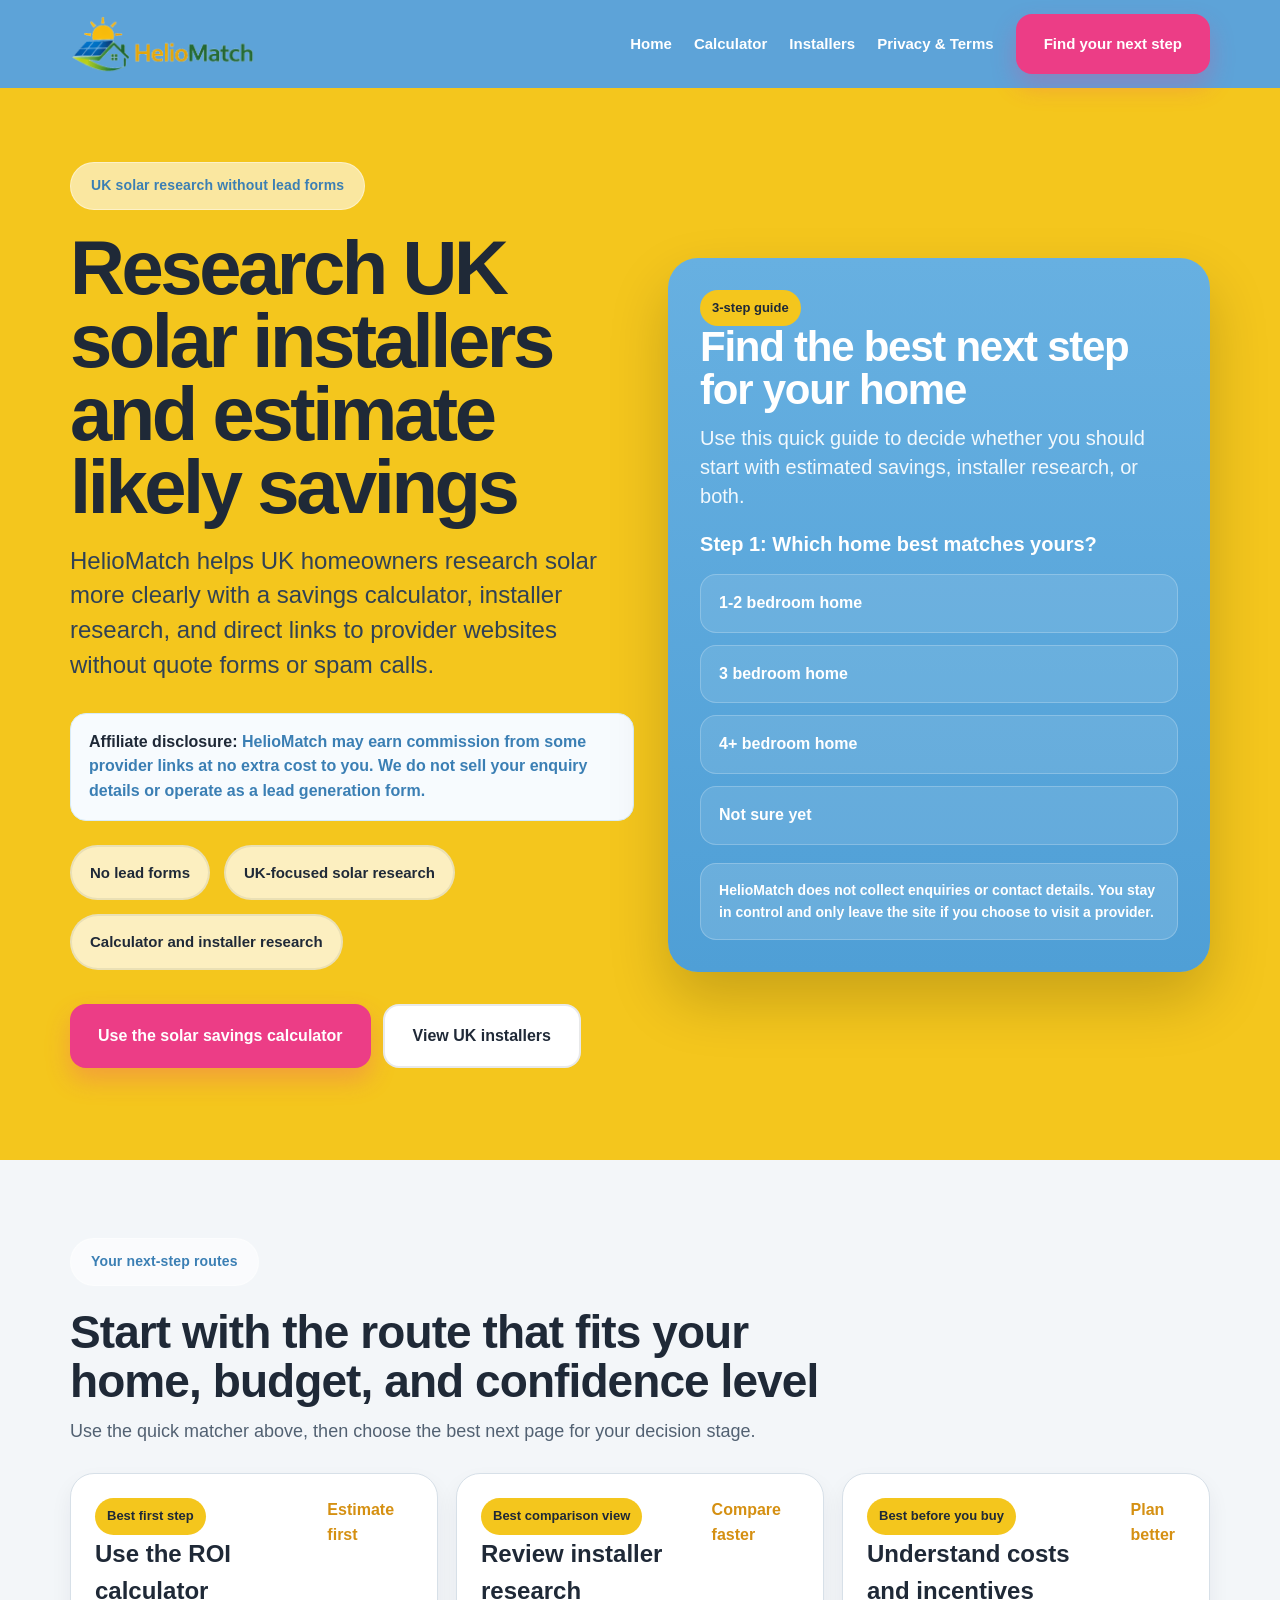
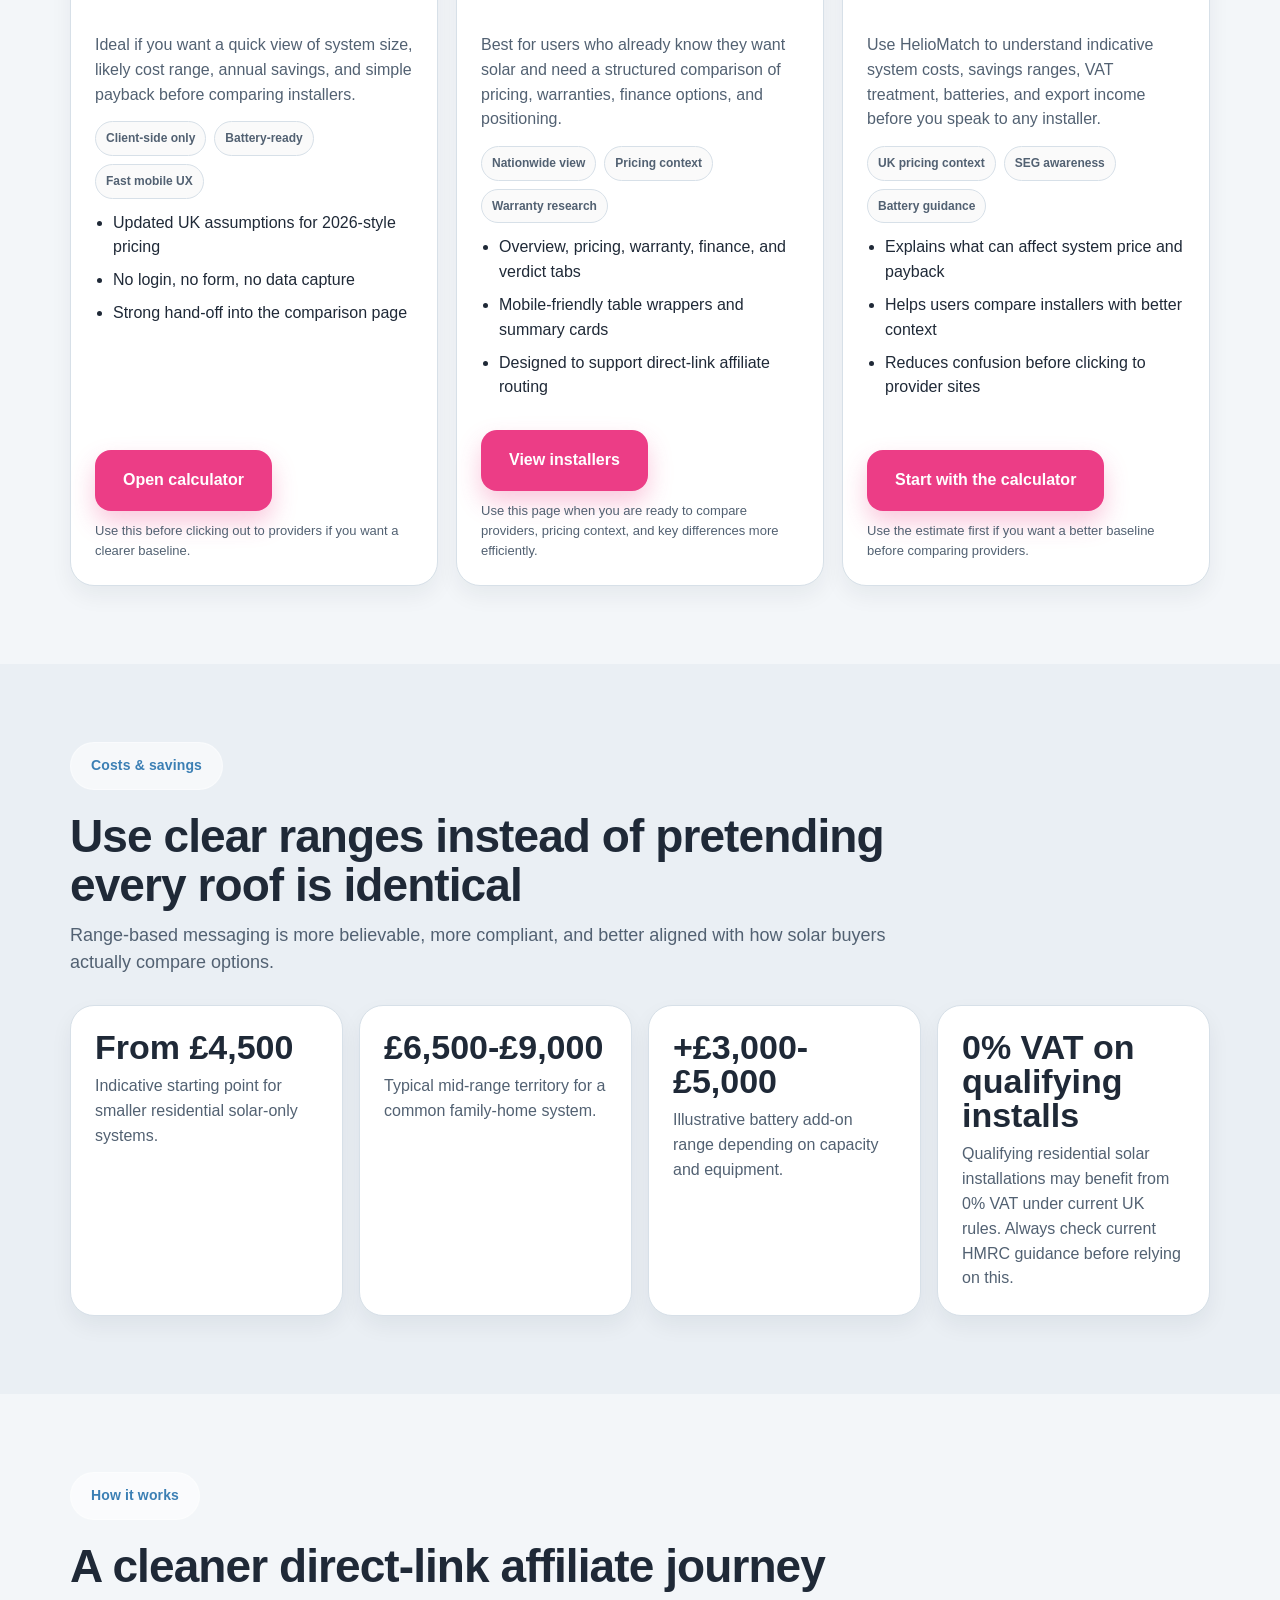
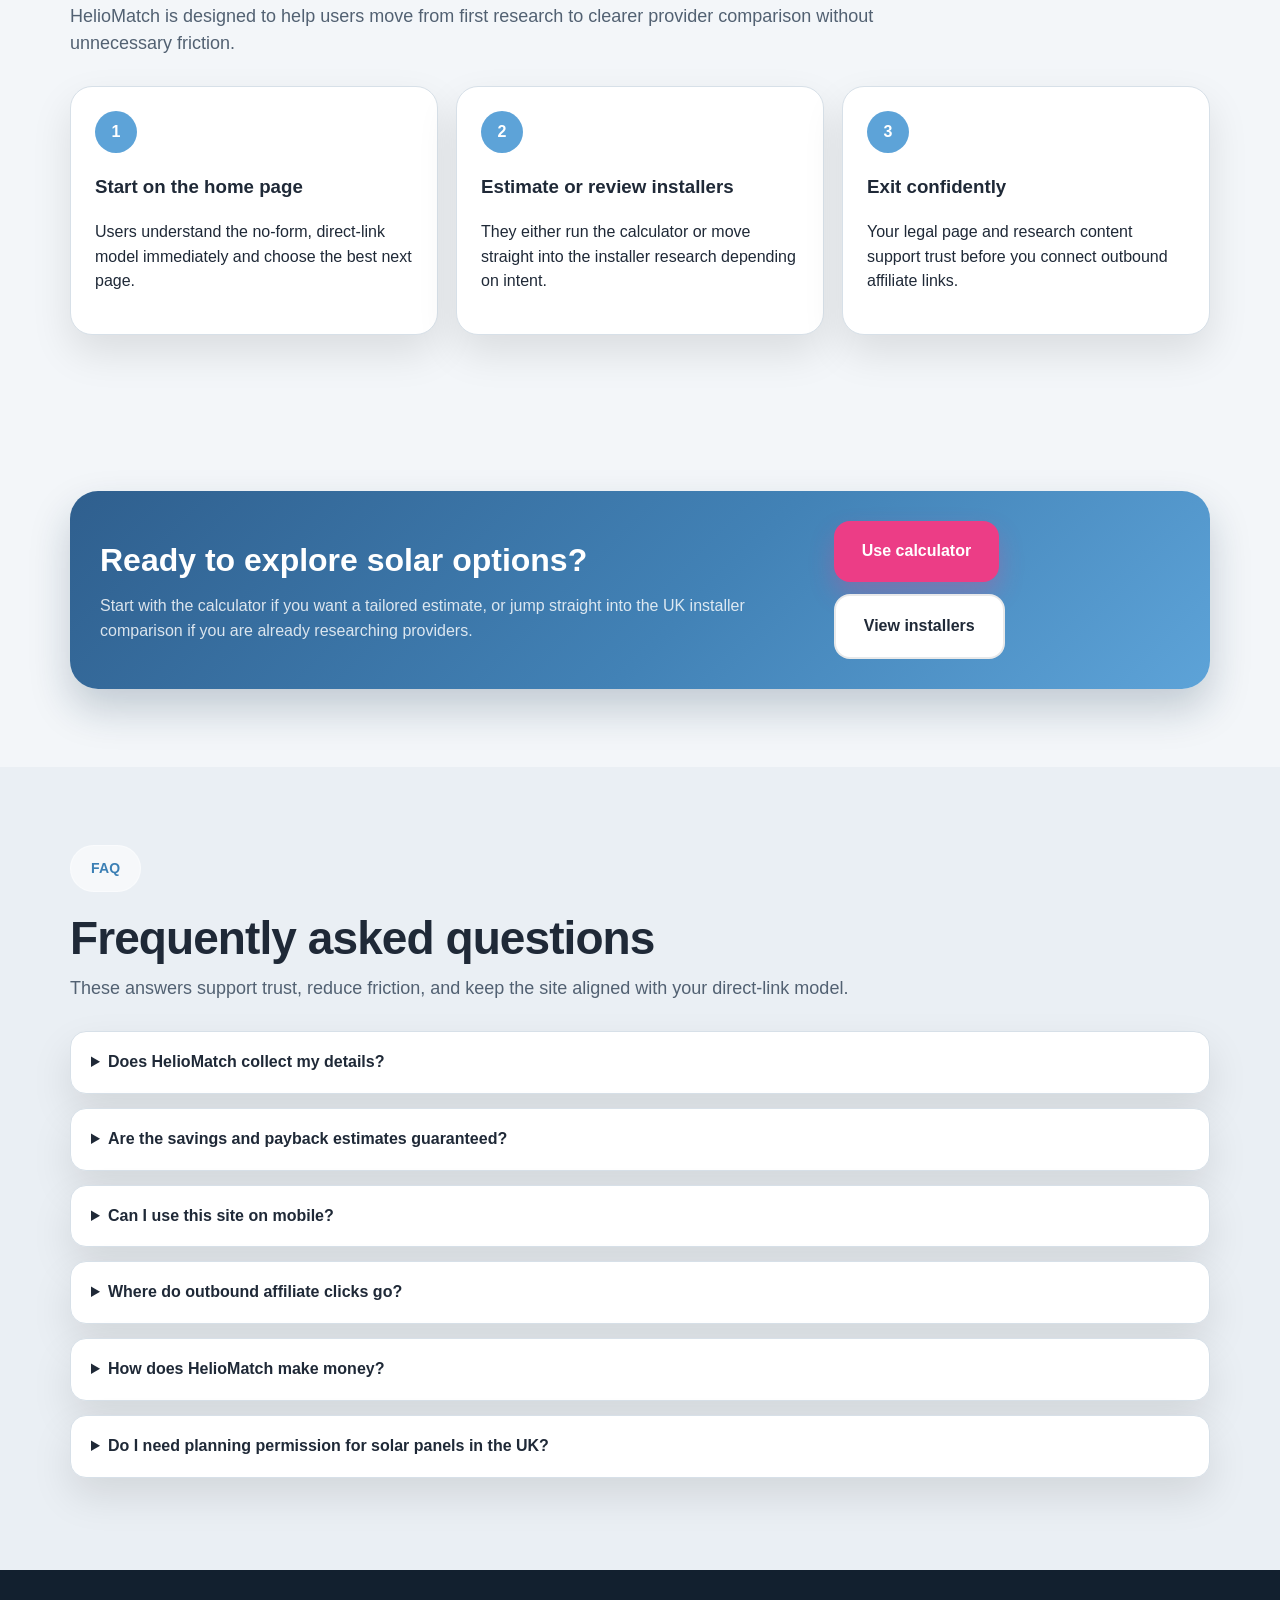
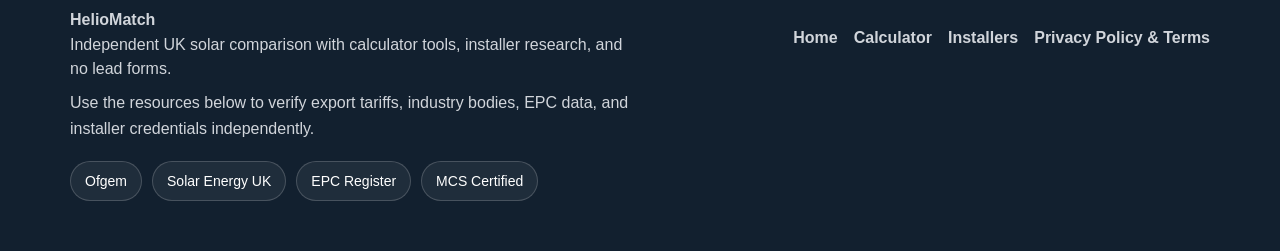
==== index.html @ 95f765cf "simplify homepage UX and reduce compare-heavy copy" ====
<!DOCTYPE html>
<html lang="en">
<head>
  <meta charset="UTF-8" />
  <meta name="viewport" content="width=device-width, initial-scale=1.0" />
  <title>Research UK Solar Installers and Savings | HelioMatch</title>
  <meta name="description" content="Research UK solar installers, estimate likely savings, and explore provider options without lead forms or spam calls." />
  <link rel="icon" type="image/png" href="favicon.png" />
  <meta name="theme-color" content="#1F8FE5" />
  <link rel="stylesheet" href="styles.css" />
</head>
<body>
  <header class="site-header">
    <div class="container nav">
      <a href="index.html" class="brand" aria-label="HelioMatch home">
        <img src="heliomatch-logo-transparent-c-nav.png" alt="HelioMatch logo" class="logo" />
      </a>
      <button class="menu-toggle" type="button" data-menu-toggle="main-nav" aria-expanded="false" aria-label="Toggle navigation">≡</button>
      <nav class="nav-links" id="main-nav">
        <a href="index.html">Home</a>
        <a href="solar-roi-calculator.html">Calculator</a>
        <a href="solar-installers-uk.html">Installers</a>
        <a href="privacy.html">Privacy &amp; Terms</a>
        <a href="#quiz" class="btn">Find your next step</a>
        </nav>
    </div>
  </header>

  <section class="hero">
    <div class="container hero-grid">
      <div>
        <span class="eyebrow">UK solar research without lead forms</span>
        <h1>Research UK solar installers and estimate likely savings</h1>
        <p class="lead">
          HelioMatch helps UK homeowners research solar more clearly with a savings calculator, installer research, and direct links to provider websites without quote forms or spam calls.
        </p>
        
  
        <div class="notice-box" style="margin:0 0 24px">
          <strong>Affiliate disclosure:</strong> HelioMatch may earn commission from some provider links at no extra cost to you. We do not sell your enquiry details or operate as a lead generation form.
        </div>
  
        <ul class="hero-points">
          <li>No lead forms</li>
          <li>UK-focused solar research</li>
          <li>Calculator and installer research</li>
        </ul>
  
        <div style="display:flex;flex-wrap:wrap;gap:12px">
          <a href="solar-roi-calculator.html" class="btn">Use the solar savings calculator</a>
          <a href="solar-installers-uk.html" class="btn btn-secondary">View UK installers</a>
        </div>
      </div>
  
      <aside class="hero-card" id="quiz">
        <div class="badge">3-step guide</div>
        <h3>Find the best next step for your home</h3>
        <p>Use this quick guide to decide whether you should start with estimated savings, installer research, or both.</p>
  
        <div class="step active" id="step1">
          <h4>Step 1: Which home best matches yours?</h4>
          <div class="option-grid">
            <div class="option" onclick="nextStep('1-2 bedroom home')">1-2 bedroom home</div>
            <div class="option" onclick="nextStep('3 bedroom home')">3 bedroom home</div>
            <div class="option" onclick="nextStep('4+ bedroom home')">4+ bedroom home</div>
            <div class="option" onclick="nextStep('Not sure yet')">Not sure yet</div>
          </div>
        </div>
  
        <div class="step" id="step2">
          <h4>Step 2: What is your roof orientation?</h4>
          <div class="option-grid">
            <div class="option" onclick="nextStep('South-facing roof')">South-facing</div>
            <div class="option" onclick="nextStep('East / West roof')">East / West</div>
            <div class="option" onclick="nextStep('Mixed / unsure roof')">Mixed / unsure</div>
          </div>
        </div>
  
        <div class="step" id="step3">
          <h4>Step 3: Are you considering battery storage?</h4>
          <div class="option-grid">
            <div class="option" onclick="showResults('Solar + battery')">Yes, include battery storage</div>
            <div class="option" onclick="showResults('Solar only')">Solar only</div>
            <div class="option" onclick="showResults('Not sure yet')">Not sure yet</div>
          </div>
        </div>
  
        <div class="hero-note">HelioMatch does not collect enquiries or contact details. You stay in control and only leave the site if you choose to visit a provider.</div>
      </aside>
    </div>
  </section>

  <section class="section" id="resultsSection">
    <div class="container">
      <div class="section-head">
        <span class="eyebrow">Your next-step routes</span>
        <h2>Start with the route that fits your home, budget, and confidence level</h2>
        <p id="resultsSummary">Use the quick matcher above, then choose the best next page for your decision stage.</p>
      </div>

      <div class="grid-3">
        <article class="card operator-card">
          <div>
            <div class="operator-top">
              <div>
                <div class="badge">Best first step</div>
                <h3>Use the ROI calculator</h3>
              </div>
              <div class="rating">Estimate first</div>
            </div>
            <p>Ideal if you want a quick view of system size, likely cost range, annual savings, and simple payback before comparing installers.</p>
            <div class="chips">
              <span class="chip">Client-side only</span>
              <span class="chip">Battery-ready</span>
              <span class="chip">Fast mobile UX</span>
            </div>
            <ul>
              <li>Updated UK assumptions for 2026-style pricing</li>
              <li>No login, no form, no data capture</li>
              <li>Strong hand-off into the comparison page</li>
            </ul>
          </div>
          <div>
            <a href="solar-roi-calculator.html" class="btn">Open calculator</a>
            <div class="micro" style="margin-top:10px">Use this before clicking out to providers if you want a clearer baseline.</div>
          </div>
        </article>

        <article class="card operator-card">
          <div>
            <div class="operator-top">
              <div>
                <div class="badge">Best comparison view</div>
                <h3>Review installer research</h3>
              </div>
              <div class="rating">Compare faster</div>
            </div>
            <p>Best for users who already know they want solar and need a structured comparison of pricing, warranties, finance options, and positioning.</p>
            <div class="chips">
              <span class="chip">Nationwide view</span>
              <span class="chip">Pricing context</span>
              <span class="chip">Warranty research</span>
            </div>
            <ul>
              <li>Overview, pricing, warranty, finance, and verdict tabs</li>
              <li>Mobile-friendly table wrappers and summary cards</li>
              <li>Designed to support direct-link affiliate routing</li>
            </ul>
          </div>
          <div>
            <a href="solar-installers-uk.html" class="btn">View installers</a>
            <div class="micro" style="margin-top:10px">Use this page when you are ready to compare providers, pricing context, and key differences more efficiently.
            </div>
          </div>
        </article>

   <article class="card operator-card">
  <div>
    <div class="operator-top">
      <div>
        <div class="badge">Best before you buy</div>
        <h3>Understand costs and incentives</h3>
      </div>
      <div class="rating">Plan better</div>
    </div>
    <p>Use HelioMatch to understand indicative system costs, savings ranges, VAT treatment, batteries, and export income before you speak to any installer.</p>
    <div class="chips">
      <span class="chip">UK pricing context</span>
      <span class="chip">SEG awareness</span>
      <span class="chip">Battery guidance</span>
    </div>
    <ul>
      <li>Explains what can affect system price and payback</li>
      <li>Helps users compare installers with better context</li>
      <li>Reduces confusion before clicking to provider sites</li>
    </ul>
  </div>
  <div>
    <a href="solar-roi-calculator.html" class="btn">Start with the calculator</a>
    <div class="micro" style="margin-top:10px">Use the estimate first if you want a better baseline before comparing providers.</div>
  </div>
</article>

      </div>
    </div>
  </section>
<!--
  <section class="section-alt" id="calculator-preview">
    <div class="container">
      <div class="section-head">
        <span class="eyebrow">Calculator section</span>
        <h2>Professional ROI estimates without heavy scripts or form friction</h2>
        <p>The calculator page keeps the HelioMatch look while bringing in the stronger logic from your existing ROI tool.</p>
      </div>

      <div class="grid-2">
        <div class="card">
          <div class="badge">What it covers</div>
          <h3>Inputs users actually understand</h3>
          <p>The flow uses system size, region, roof orientation, annual consumption, financing, export rate, and battery options without overwhelming users.</p>
          <ul>
            <li>Client-side calculations only</li>
            <li>Simple, clear savings framing</li>
            <li>25-year benefit context and break-even guidance</li>
          </ul>
          <a href="solar-roi-calculator.html" class="btn btn-secondary">Go to calculator</a>
        </div>
        <div class="card">
          <div class="badge">Why it helps</div>
          <h3>Clearer research before you compare quotes</h3>
          <p>Visitors can sense-check likely costs, savings, export income, and battery trade-offs before deciding which installers are worth deeper research.</p>
          <ul>
            <li>Fast loading and mobile-friendly</li>
            <li>No account creation or enquiry capture</li>
            <li>Works as a useful first step before provider comparison</li>
          </ul>
          <a href="solar-installers-uk.html" class="btn btn-secondary">Compare installers next</a>
        </div>        
      </div>
    </div>
  </section>
-->
  <!--
  <section class="section" id="compare-preview">
    <div class="container">
      <div class="section-head">
        <span class="eyebrow">Compare section</span>
        <h2>Turn research-heavy installer content into a cleaner decision page</h2>
        <p>The installer research is preserved, but rebuilt into a more modern layout that reads cleanly on mobile and desktop.</p>
      </div>

      <div class="summary-cards">
        <div class="summary-card">
          <strong>Overview tab</strong>
          <span class="micro">Quick market scan of major UK solar installers.</span>
        </div>
        <div class="summary-card">
          <strong>Pricing tab</strong>
          <span class="micro">Indicative system and battery ranges.</span>
        </div>
        <div class="summary-card">
          <strong>Warranty tab</strong>
          <span class="micro">Panel, inverter, battery, and workmanship context.</span>
        </div>
        <div class="summary-card">
          <strong>Verdict tab</strong>
          <span class="micro">Editorial best-for guidance for common buyer types.</span>
        </div>
      </div>

      <div class="notice-box">
        <strong>Comparison note:</strong> Installer pricing, warranty terms, finance options, and service coverage can change over time. Use this section as an editorial comparison aid and verify final details directly with each provider.
      </div>
    </div>
  </section>
-->
  <section class="section-alt" id="savings">
    <div class="container">
      <div class="section-head">
        <span class="eyebrow">Costs &amp; savings</span>
        <h2>Use clear ranges instead of pretending every roof is identical</h2>
        <p>Range-based messaging is more believable, more compliant, and better aligned with how solar buyers actually compare options.</p>
      </div>

      <div class="grid-4">
        <div class="card stat">
          <strong>From &pound;4,500</strong>
          <span>Indicative starting point for smaller residential solar-only systems.</span>
        </div>
        <div class="card stat">
          <strong>&pound;6,500-&pound;9,000</strong>
          <span>Typical mid-range territory for a common family-home system.</span>
        </div>
        <div class="card stat">
          <strong>+&pound;3,000-&pound;5,000</strong>
          <span>Illustrative battery add-on range depending on capacity and equipment.</span>
        </div>
        <div class="card stat">
          <strong>0% VAT on qualifying installs</strong>
         <span>Qualifying residential solar installations may benefit from 0% VAT under current UK rules. Always check current HMRC guidance before relying on this.</span>
        </div>
      </div>
    </div>
  </section>

  <section class="section">
    <div class="container">
      <div class="section-head">
        <span class="eyebrow">How it works</span>
        <h2>A cleaner direct-link affiliate journey</h2>
        <p>HelioMatch is designed to help users move from first research to clearer provider comparison without unnecessary friction.</p>
      </div>

      <div class="steps">
        <div class="step-card">
          <div class="step-number">1</div>
          <h3>Start on the home page</h3>
          <p>Users understand the no-form, direct-link model immediately and choose the best next page.</p>
        </div>
        <div class="step-card">
          <div class="step-number">2</div>
          <h3>Estimate or review installers</h3>
          <p>They either run the calculator or move straight into the installer research depending on intent.</p>
        </div>
        <div class="step-card">
          <div class="step-number">3</div>
          <h3>Exit confidently</h3>
          <p>Your legal page and research content support trust before you connect outbound affiliate links.</p>
        </div>
      </div>
    </div>
  </section>

  <section class="section">
    <div class="container">
      <div class="cta-banner">
        <div>
          <h2>Ready to explore solar options?</h2>
          <p>Start with the calculator if you want a tailored estimate, or jump straight into the UK installer comparison if you are already researching providers.</p>
        </div>
        <div style="display:flex;flex-wrap:wrap;gap:12px">
          <a href="solar-roi-calculator.html" class="btn">Use calculator</a>
          <a href="solar-installers-uk.html" class="btn btn-secondary">View installers</a>
        </div>
      </div>
    </div>
  </section>

  <section class="section-alt" id="faq">
    <div class="container">
      <div class="section-head">
        <span class="eyebrow">FAQ</span>
        <h2>Frequently asked questions</h2>
        <p>These answers support trust, reduce friction, and keep the site aligned with your direct-link model.</p>
      </div>

      <details>
        <summary>Does HelioMatch collect my details?</summary>
        <p>No. The rebuilt site does not add lead forms, account creation, or quote request capture. The calculator runs in the browser and legal copy reflects that model.</p>
      </details>

      <details>
        <summary>Are the savings and payback estimates guaranteed?</summary>
        <p>No. They are indicative only and depend on factors like system size, region, tariff, orientation, self-consumption, and installer pricing.</p>
      </details>

      <details>
        <summary>Can I use this site on mobile?</summary>
        <p>Yes. The core layout, calculator panels, and comparison tables have been rebuilt to work cleanly on smaller screens.</p>
      </details>

      <details>
        <summary>Where do outbound affiliate clicks go?</summary>
        <p>Some links may take you directly to external provider websites. HelioMatch does not use quote forms or sell your enquiry details.
        </p>
      </details>
      <details>
        <summary>How does HelioMatch make money?</summary>
        <p>HelioMatch may earn commission from some provider links if a user clicks through and later buys. This does not turn HelioMatch into a quote form or lead generation site, and the site does not sell user enquiry data.</p>
      </details>
      
      <details>
        <summary>Do I need planning permission for solar panels in the UK?</summary>
        <p>Many domestic solar installations fall under permitted development, but exceptions can apply for listed buildings, conservation areas, flats, or unusual roof situations. Always check the current local rules if you are unsure.</p>
      </details>
      
    </div>
  </section>

  <footer class="site-footer">
    <div class="container footer-row">
      <div>
        <strong>HelioMatch</strong><br />
        <div class="footer-meta">
          Independent UK solar comparison with calculator tools, installer research, and no lead forms.
          <p>Use the resources below to verify export tariffs, industry bodies, EPC data, and installer credentials independently.</p>
        </div>
      </div>
  
      <div class="footer-links">
        <a href="index.html">Home</a>
        <a href="solar-roi-calculator.html">Calculator</a>
        <a href="solar-installers-uk.html">Installers</a>
        <a href="privacy.html">Privacy Policy &amp; Terms</a>
      </div>
    </div>
  
    <div class="container resource-list" aria-label="External solar resources">
      <a href="https://www.ofgem.gov.uk/guidance/smart-export-guarantee-seg" target="_blank" rel="noopener noreferrer">Ofgem</a>
      <a href="https://solarenergyuk.org/" target="_blank" rel="noopener noreferrer">Solar Energy UK</a>
      <a href="https://www.gov.uk/find-energy-certificate" target="_blank" rel="noopener noreferrer">EPC Register</a>
      <a href="https://mcscertified.com/" target="_blank" rel="noopener noreferrer">MCS Certified</a>
    </div>
  </footer>  

  <script src="site.js"></script>
</body>
</html>
---- styles.css ----
:root{
  --blue:#5DA3D8;
  --blue-hover:#4A95CC;
  --blue-active:#3B7FB4;

  --yellow:#F4C61D;
  --yellow-hover:#E7B800;

  --pink:#EC3D86;
  --pink-hover:#D93579;

  --green:#23743B;
  --green-2:#3B9B52;

  --text:#1F2937;
  --text-light:#526172;
  --text-muted:#7B8794;

  --bg:#F3F6F9;
  --section:#EDF2F6;
  --surface:#FFFFFF;

  --border:#D7E0E8;
  --border-strong:#C2D0DB;

  --footer:#12202F;

  --shadow:0 18px 40px rgba(0,0,0,.10);
  --shadow-soft:0 12px 24px rgba(18,32,47,.08);

  --max:1180px;
  --radius-xl:28px;
  --radius-lg:22px;
  --radius-md:16px;
  --radius-sm:12px;
}

*{box-sizing:border-box}
html{scroll-behavior:smooth}

body{
  margin:0;
  font-family:Arial, Helvetica, sans-serif;
  color:var(--text);
  background:var(--bg);
  line-height:1.55;
}

img{max-width:100%;display:block}
a{color:inherit}
a:hover{color:inherit}
button,input,select,textarea{font:inherit}

.container{
  max-width:var(--max);
  margin:0 auto;
  padding:0 20px;
}

.section{
  padding:78px 0;
  background:#F3F6F9;
}

.section-alt{
  padding:78px 0;
  background:#EAEFF4;
}

.page-shell{
  min-height:100vh;
  background:var(--bg);
}

.eyebrow{
  display:inline-block;
  padding:12px 20px;
  background:rgba(255,255,255,.58);
  color:var(--blue-active);
  border:1px solid rgba(255,255,255,.42);
  border-radius:999px;
  font-size:14px;
  font-weight:800;
  letter-spacing:.01em;
  margin-bottom:22px;
}

.badge{
  display:inline-block;
  background:var(--yellow);
  color:var(--text);
  font-size:13px;
  font-weight:900;
  padding:8px 12px;
  border-radius:999px;
}

.micro{
  font-size:13px;
  color:var(--text-light);
}

.btn{
  display:inline-flex;
  align-items:center;
  justify-content:center;
  gap:10px;
  background:var(--pink);
  color:#fff;
  text-decoration:none;
  padding:18px 28px;
  border-radius:16px;
  font-weight:800;
  border:none;
  cursor:pointer;
  transition:.18s ease;
  box-shadow:0 12px 24px rgba(236,61,134,.28);
}

.btn:hover{
  background:var(--pink-hover);
  transform:translateY(-1px);
  color:#fff;
}

.btn-secondary{
  background:#fff;
  color:var(--text);
  border:2px solid rgba(31,41,55,.10);
  box-shadow:none;
}

.btn-secondary:hover{
  background:#f8fafc;
  color:var(--text);
}

.btn-ghost{
  background:transparent;
  color:var(--blue-active);
  border:1px solid rgba(59,127,180,.18);
  box-shadow:none;
}

.btn-ghost:hover{
  background:rgba(93,163,216,.08);
}

/* HEADER */
header.site-header{
  position:sticky;
  top:0;
  z-index:40;
  background:var(--blue);
  border-bottom:none;
  box-shadow:none;
}

.nav{
  min-height:88px;
  display:flex;
  align-items:center;
  justify-content:space-between;
  gap:20px;
}

.brand{
  display:flex;
  align-items:center;
  gap:12px;
  text-decoration:none;
  padding:0;
  border-radius:0;
  background:transparent;
}

.logo{
  height:58px;
  width:auto;
  display:block;
  border-radius:0;
  filter:none;
}

.brand-wordmark{
  display:none;
}

.nav-links{
  display:flex;
  align-items:center;
  gap:22px;
}

.nav-links a{
  text-decoration:none;
  font-size:15px;
  color:#fff;
  font-weight:700;
}

.nav-links a:hover{
  color:#fff;
  opacity:.88;
}

.menu-toggle{
  display:none;
  background:transparent;
  border:2px solid rgba(255,255,255,.72);
  color:#fff;
  width:52px;
  height:52px;
  border-radius:14px;
  cursor:pointer;
}

/* HERO */
.hero{
  padding:74px 0 92px;
  background:var(--yellow);
}

.page-hero{
  padding:56px 0 48px;
  background:var(--yellow);
}

.hero-grid{
  display:grid;
  grid-template-columns:1.02fr .98fr;
  gap:34px;
  align-items:center;
}

.hero h1,
.page-hero h1{
  margin:0 0 20px;
  font-size:clamp(44px,6vw,76px);
  line-height:.96;
  letter-spacing:-.045em;
  max-width:860px;
  color:var(--text);
}

.hero .lead,
.page-hero .lead{
  font-size:24px;
  line-height:1.45;
  max-width:760px;
  color:#314255;
  margin:0 0 30px;
}

.hero-points,
.inline-points{
  list-style:none;
  display:flex;
  flex-wrap:wrap;
  gap:14px;
  padding:0;
  margin:0 0 34px;
}

.hero-points li,
.inline-points li{
  background:rgba(255,255,255,.72);
  border:2px solid rgba(31,41,55,.08);
  border-radius:999px;
  padding:14px 18px;
  font-size:15px;
  font-weight:800;
  color:var(--text);
}

/* HERO CARD */
.hero-card{
  background:linear-gradient(180deg, #67B0E1 0%, #4F9FD6 100%);
  color:#fff;
  border:none;
  border-radius:30px;
  padding:32px;
  box-shadow:0 28px 60px rgba(0,0,0,.18);
  position:relative;
}

.hero-card h3{
  margin:0 0 12px;
  font-size:42px;
  line-height:1.02;
  letter-spacing:-.03em;
  color:#fff;
}

.hero-card p{
  margin:0 0 18px;
  color:rgba(255,255,255,.92);
  font-size:20px;
  line-height:1.45;
}

.hero-note{
  margin-top:18px;
  padding:16px 18px;
  border-radius:16px;
  background:rgba(255,255,255,.14);
  border:1px solid rgba(255,255,255,.22);
  color:#fff;
  font-size:14px;
  font-weight:700;
}

.option-grid{
  display:grid;
  gap:12px;
}

.step{
  display:none;
}

.step.active{
  display:block;
}

.step h4{
  margin:0 0 14px;
  font-size:20px;
  color:#fff;
}

.option{
  border:1px solid rgba(255,255,255,.22);
  border-radius:16px;
  padding:16px 18px;
  font-weight:800;
  cursor:pointer;
  background:rgba(255,255,255,.10);
  color:#fff;
  transition:.18s ease;
}

.option:hover{
  border-color:rgba(255,255,255,.46);
  background:rgba(255,255,255,.18);
  transform:translateY(-1px);
}

/* GENERAL HEADINGS */
.section-head{
  max-width:820px;
  margin:0 0 28px;
}

.section-head h2{
  margin:0 0 12px;
  font-size:clamp(30px,4vw,46px);
  line-height:1.06;
  letter-spacing:-.02em;
}

.section-head p{
  margin:0;
  color:var(--text-light);
  font-size:18px;
}

/* LAYOUT GRIDS */
.grid-2{
  display:grid;
  grid-template-columns:repeat(2,1fr);
  gap:18px;
}

.grid-3{
  display:grid;
  grid-template-columns:repeat(3,1fr);
  gap:18px;
}

.grid-4{
  display:grid;
  grid-template-columns:repeat(4,1fr);
  gap:16px;
}

/* CARDS */
.card{
  background:#fff;
  border:1px solid var(--border);
  border-radius:24px;
  padding:24px;
  box-shadow:0 10px 22px rgba(18,32,47,.06);
}

.surface-card{
  background:#fff;
  border:1px solid var(--border);
  border-radius:22px;
  padding:24px;
  box-shadow:0 18px 40px rgba(18,32,47,.08);
}

.card h3{
  margin:0 0 10px;
  font-size:24px;
}

.card h4{
  margin:0 0 8px;
  font-size:18px;
}

.card p{
  margin:0 0 14px;
  color:var(--text-light);
}

.card ul{
  margin:0 0 16px;
  padding-left:18px;
}

.card li{
  margin:8px 0;
}

.stat strong{
  display:block;
  font-size:34px;
  margin-bottom:10px;
  line-height:1;
}

.stat span{
  color:var(--text-light);
}

.direct-link-box,
.notice-box{
  padding:16px 18px;
  border-radius:16px;
  background:#F7FBFE;
  border:1px solid #D8ECF8;
  color:var(--blue-active);
  font-weight:700;
}

.notice-box strong{
  color:var(--text);
}

.operator-card{
  display:flex;
  flex-direction:column;
  justify-content:space-between;
  gap:14px;
}

.operator-top{
  display:flex;
  justify-content:space-between;
  gap:16px;
  align-items:flex-start;
  margin-bottom:14px;
}

.chips{
  display:flex;
  flex-wrap:wrap;
  gap:8px;
  margin:10px 0 12px;
}

.chip{
  border:1px solid var(--border);
  background:#fafafa;
  padding:7px 10px;
  border-radius:999px;
  font-size:12px;
  font-weight:700;
  color:var(--text-light);
}

.rating{
  color:#D59012;
  font-weight:800;
}

.split-card{
  display:grid;
  grid-template-columns:1fr auto;
  gap:16px;
  align-items:start;
}

.page-hero-inner{
  display:grid;
  grid-template-columns:minmax(0,1fr) 340px;
  gap:24px;
  align-items:start;
}

.hero-aside{
  background:#fff;
  border:1px solid var(--border);
  box-shadow:var(--shadow-soft);
  border-radius:20px;
  padding:22px;
}

/* FORMS / CALC */
.form-grid{
  display:grid;
  grid-template-columns:repeat(2, minmax(0,1fr));
  gap:16px;
}

.field{
  display:flex;
  flex-direction:column;
  gap:8px;
}

.field.full{
  grid-column:1 / -1;
}

.field label{
  font-weight:700;
}

.field input,
.field select{
  width:100%;
  height:52px;
  border:1px solid var(--border);
  border-radius:14px;
  padding:0 14px;
  font-size:16px;
  background:#fff;
  color:var(--text);
}

.field input:focus,
.field select:focus{
  outline:none;
  border-color:#90C8EA;
  box-shadow:0 0 0 4px rgba(31,143,229,.12);
}

.slider-row{
  display:grid;
  grid-template-columns:1fr auto;
  gap:12px;
  align-items:center;
}

.slider-row input[type="range"]{
  height:auto;
  padding:0;
}

.toggle-row{
  display:flex;
  justify-content:space-between;
  gap:18px;
  align-items:center;
  padding:16px 0 6px;
}

.toggle-copy strong{
  display:block;
}

.toggle-copy span{
  font-size:13px;
  color:var(--text-light);
}

.toggle{
  position:relative;
  width:56px;
  height:32px;
}

.toggle input{
  opacity:0;
  width:0;
  height:0;
}

.toggle-track{
  position:absolute;
  inset:0;
  border-radius:999px;
  background:#DCE6EC;
  transition:.18s ease;
  cursor:pointer;
}

.toggle-track::after{
  content:"";
  position:absolute;
  width:24px;
  height:24px;
  top:4px;
  left:4px;
  border-radius:50%;
  background:#fff;
  box-shadow:0 2px 8px rgba(0,0,0,.12);
  transition:.18s ease;
}

.toggle input:checked + .toggle-track{
  background:linear-gradient(135deg, var(--blue), #0f78c8);
}

.toggle input:checked + .toggle-track::after{
  transform:translateX(24px);
}

.calc-layout{
  display:grid;
  grid-template-columns:minmax(0, 1fr) 420px;
  gap:24px;
  align-items:start;
}

.calc-panel,
.calc-results,
.table-card,
.legal-card{
  background:#fff;
  border:1px solid var(--border);
  border-radius:24px;
  padding:24px;
  box-shadow:var(--shadow);
}

.calc-actions{
  display:flex;
  flex-wrap:wrap;
  gap:12px;
  margin-top:20px;
}

.calc-summary{
  margin-top:18px;
  padding:16px 18px;
  border-radius:16px;
  background:#F8FBFD;
  border:1px solid var(--border);
  color:var(--text-light);
}

.result-grid{
  display:grid;
  grid-template-columns:repeat(2, minmax(0,1fr));
  gap:14px;
}

.result-box{
  background:#fafafa;
  border:1px solid var(--border);
  border-radius:18px;
  padding:18px;
}

.result-box h4{
  margin:0 0 8px;
  font-size:14px;
  color:var(--text-light);
}

.result-box strong{
  display:block;
  font-size:28px;
  line-height:1.1;
}

.result-box small{
  display:block;
  margin-top:8px;
  font-size:13px;
  color:var(--text-light);
}

.projection{
  margin-top:18px;
  display:grid;
  gap:10px;
}

.projection-row{
  display:grid;
  grid-template-columns:92px 1fr auto;
  gap:12px;
  align-items:center;
}

.projection-row span{
  font-size:13px;
  font-weight:700;
  color:var(--text-light);
}

.projection-bar{
  height:12px;
  border-radius:999px;
  background:#EAF2F7;
  overflow:hidden;
}

.projection-fill{
  height:100%;
  border-radius:999px;
  background:linear-gradient(90deg, var(--yellow), var(--blue));
}

/* TABS / TABLES */
.table-toolbar{
  display:flex;
  flex-wrap:wrap;
  gap:10px;
  margin:0 0 18px;
}

.tab{
  padding:10px 14px;
  border-radius:999px;
  border:1px solid var(--border);
  background:#fff;
  font-size:14px;
  font-weight:700;
  cursor:pointer;
  color:var(--text-light);
}

.tab.active{
  background:#EAF6FD;
  color:var(--blue-active);
  border-color:#CAE2F2;
}

.panel{
  display:none;
}

.panel.active{
  display:block;
}

.table-wrap{
  overflow:auto;
  border:1px solid var(--border);
  border-radius:18px;
}

table{
  width:100%;
  border-collapse:collapse;
  min-width:760px;
  background:#fff;
}

th,td{
  padding:14px 12px;
  text-align:left;
  border-bottom:1px solid #E8EEF3;
  vertical-align:top;
}

th{
  font-size:12px;
  text-transform:uppercase;
  letter-spacing:.04em;
  color:var(--text-light);
  background:#F8FBFD;
}

td{
  font-size:14px;
}

tr:hover td{
  background:#FBFDFF;
}

/* SUMMARY / STEPS */
.summary-cards{
  display:grid;
  grid-template-columns:repeat(4, minmax(0,1fr));
  gap:16px;
  margin-bottom:22px;
}

.summary-card{
  background:#fff;
  border:1px solid var(--border);
  border-radius:20px;
  padding:20px;
  box-shadow:var(--shadow-soft);
}

.summary-card strong{
  display:block;
  font-size:17px;
  margin-bottom:6px;
}

.steps{
  display:grid;
  grid-template-columns:repeat(3,1fr);
  gap:18px;
}

.step-card{
  background:#fff;
  border:1px solid var(--border);
  border-radius:22px;
  padding:24px;
  box-shadow:var(--shadow);
}

.step-number{
  width:42px;
  height:42px;
  display:grid;
  place-items:center;
  border-radius:50%;
  background:var(--blue);
  color:#fff;
  font-weight:800;
  margin-bottom:14px;
}

/* CTA BANNER */
.cta-banner{
  background:linear-gradient(135deg, #2F5F8E 0%, #4282B6 55%, #5DA3D8 100%);
  color:#fff;
  border-radius:28px;
  padding:30px;
  display:flex;
  justify-content:space-between;
  gap:18px;
  align-items:center;
  box-shadow:0 20px 40px rgba(19,50,76,.22);
}

.cta-banner h2{
  margin:0 0 8px;
  font-size:32px;
}

.cta-banner p{
  margin:0;
  color:rgba(255,255,255,.82);
  max-width:720px;
}

/* FAQ / LEGAL */
details{
  background:#fff;
  border:1px solid var(--border);
  border-radius:16px;
  padding:18px 20px;
  box-shadow:var(--shadow);
  margin-bottom:14px;
}

summary{
  cursor:pointer;
  font-weight:700;
}

details p{
  margin:12px 0 0;
  color:var(--text-light);
}

.legal-card h2{
  font-size:30px;
  margin:0 0 18px;
}

.legal-card h3{
  font-size:20px;
  margin:28px 0 10px;
}

.legal-card p,
.legal-card li{
  color:var(--text-light);
}

.legal-card hr{
  border:none;
  border-top:1px solid #E7EDF2;
  margin:28px 0;
}

.legal-card .toc{
  background:#F8FBFD;
  border:1px solid var(--border);
  border-radius:18px;
  padding:18px 20px;
  margin:22px 0 24px;
}

.legal-card .toc ol{
  margin:10px 0 0;
  padding-left:18px;
}

.legal-card .toc li{
  margin:8px 0;
}

.legal-card .note{
  padding:14px 16px;
  border-radius:16px;
  background:#FFF7E6;
  border:1px solid #F2D7A2;
  color:#7A5300;
}

/* FOOTER */
footer.site-footer{
  background:var(--footer);
  color:#D1D5DB;
  padding:38px 0 50px;
}

.footer-row{
  display:flex;
  justify-content:space-between;
  gap:20px;
  align-items:flex-start;
}

.footer-meta{
  max-width:560px;
}

.footer-meta p{
  margin:8px 0 0;
  color:#D1D5DB;
  line-height:1.6;
}

.footer-links{
  display:flex;
  flex-wrap:wrap;
  gap:16px;
  margin-top:18px;
}

.footer-links a{
  text-decoration:none;
  color:#D1D5DB;
  font-weight:700;
}

.footer-links a:hover{
  color:#fff;
}

.resource-list{
  display:flex;
  flex-wrap:wrap;
  gap:10px;
  margin-top:20px;
}

.resource-list a{
  display:inline-flex;
  align-items:center;
  justify-content:center;
  min-height:40px;
  padding:10px 14px;
  border-radius:999px;
  text-decoration:none;
  color:#fff;
  border:1px solid rgba(255,255,255,.18);
  background:rgba(255,255,255,.06);
  font-size:14px;
  line-height:1.2;
  transition:.18s ease;
}

.resource-list a:hover{
  background:rgba(255,255,255,.12);
  color:#fff;
}

/* RESPONSIVE */
@media (max-width: 980px){
  .hero-grid,
  .grid-3,
  .grid-4,
  .grid-2,
  .steps,
  .summary-cards,
  .calc-layout,
  .page-hero-inner,
  .form-grid,
  .result-grid{
    grid-template-columns:1fr;
  }

  .cta-banner,
  .footer-row,
  .split-card{
    grid-template-columns:1fr;
    display:flex;
    flex-direction:column;
    align-items:flex-start;
  }

  .nav-links{
    position:absolute;
    top:88px;
    left:20px;
    right:20px;
    background:var(--blue);
    border:1px solid rgba(255,255,255,.16);
    border-radius:20px;
    padding:16px;
    box-shadow:0 18px 40px rgba(0,0,0,.14);
    flex-direction:column;
    align-items:stretch;
    display:none;
  }

  .nav-links.open{
    display:flex;
  }

  .nav-links a{
    color:#fff;
  }

  .menu-toggle{
    display:inline-grid;
    place-items:center;
  }
}

@media (max-width: 768px){
  .logo{
    height:46px;
  }

  .hero,
  .page-hero{
    padding:38px 0 52px;
  }

  .section,
  .section-alt{
    padding:56px 0;
  }

  .hero h1,
  .page-hero h1{
    font-size:clamp(36px,10vw,52px);
    line-height:1;
  }

  .hero .lead,
  .page-hero .lead,
  .section-head p{
    font-size:17px;
  }

  .hero-card{
    padding:24px;
    border-radius:24px;
  }

  .hero-card h3{
    font-size:32px;
  }

  .hero-card p{
    font-size:17px;
  }

  .cta-banner h2{
    font-size:28px;
  }

  .projection-row{
    grid-template-columns:72px 1fr auto;
  }

  .btn{
    width:100%;
  }

  .btn-secondary{
    width:100%;
  }

  .resource-list a{
    width:100%;
  }
}
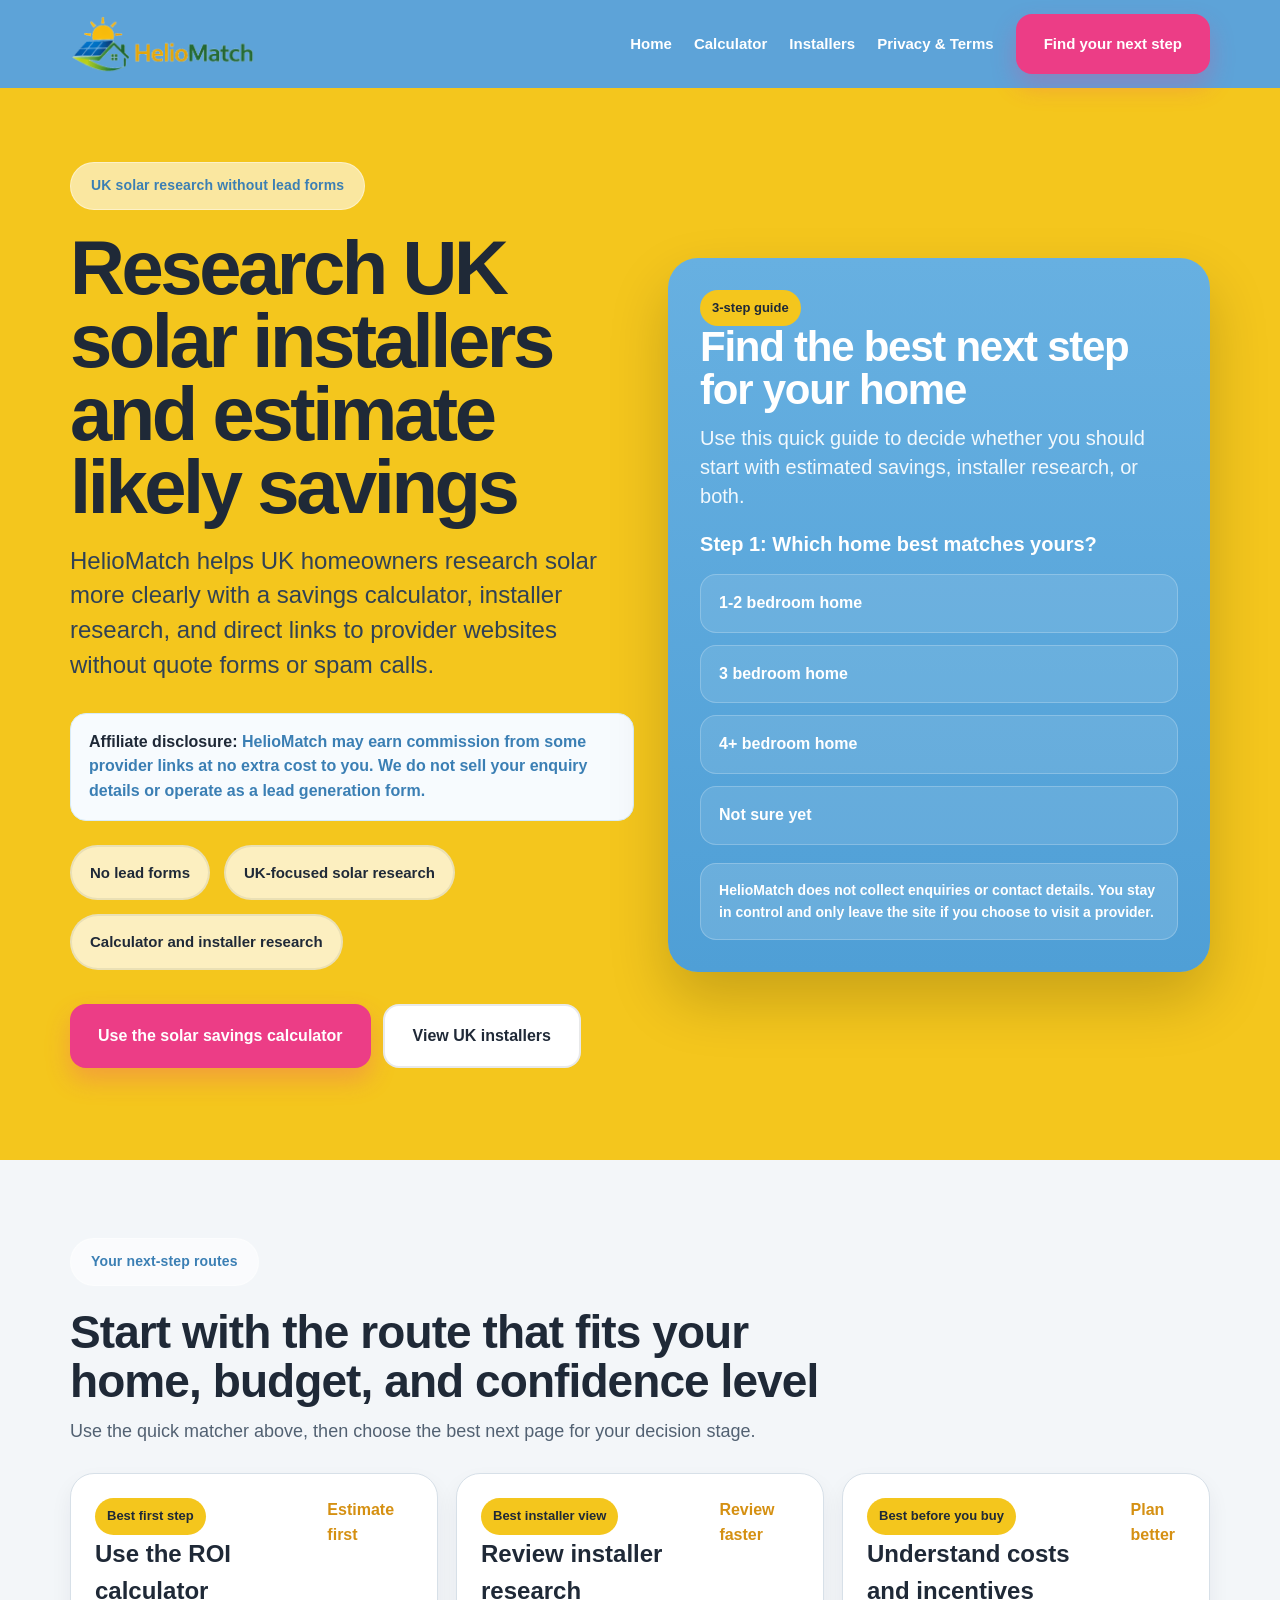
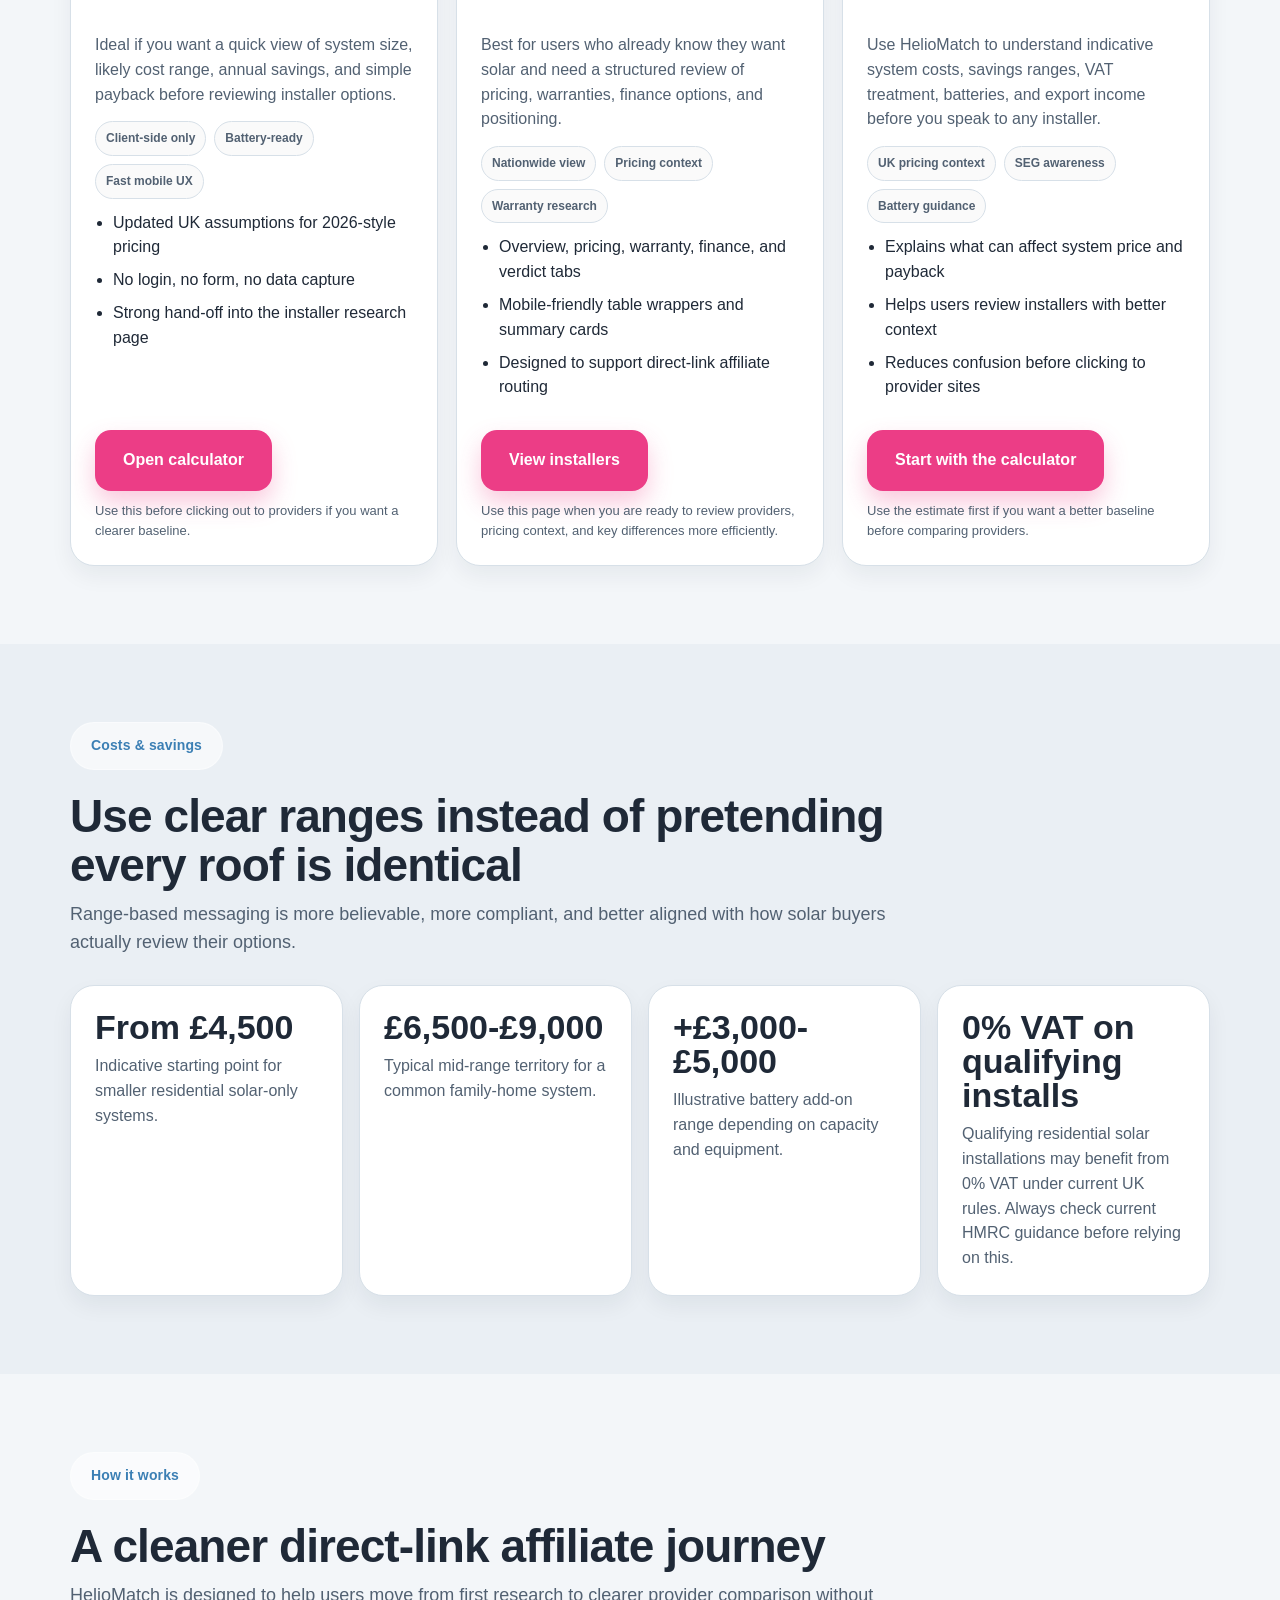
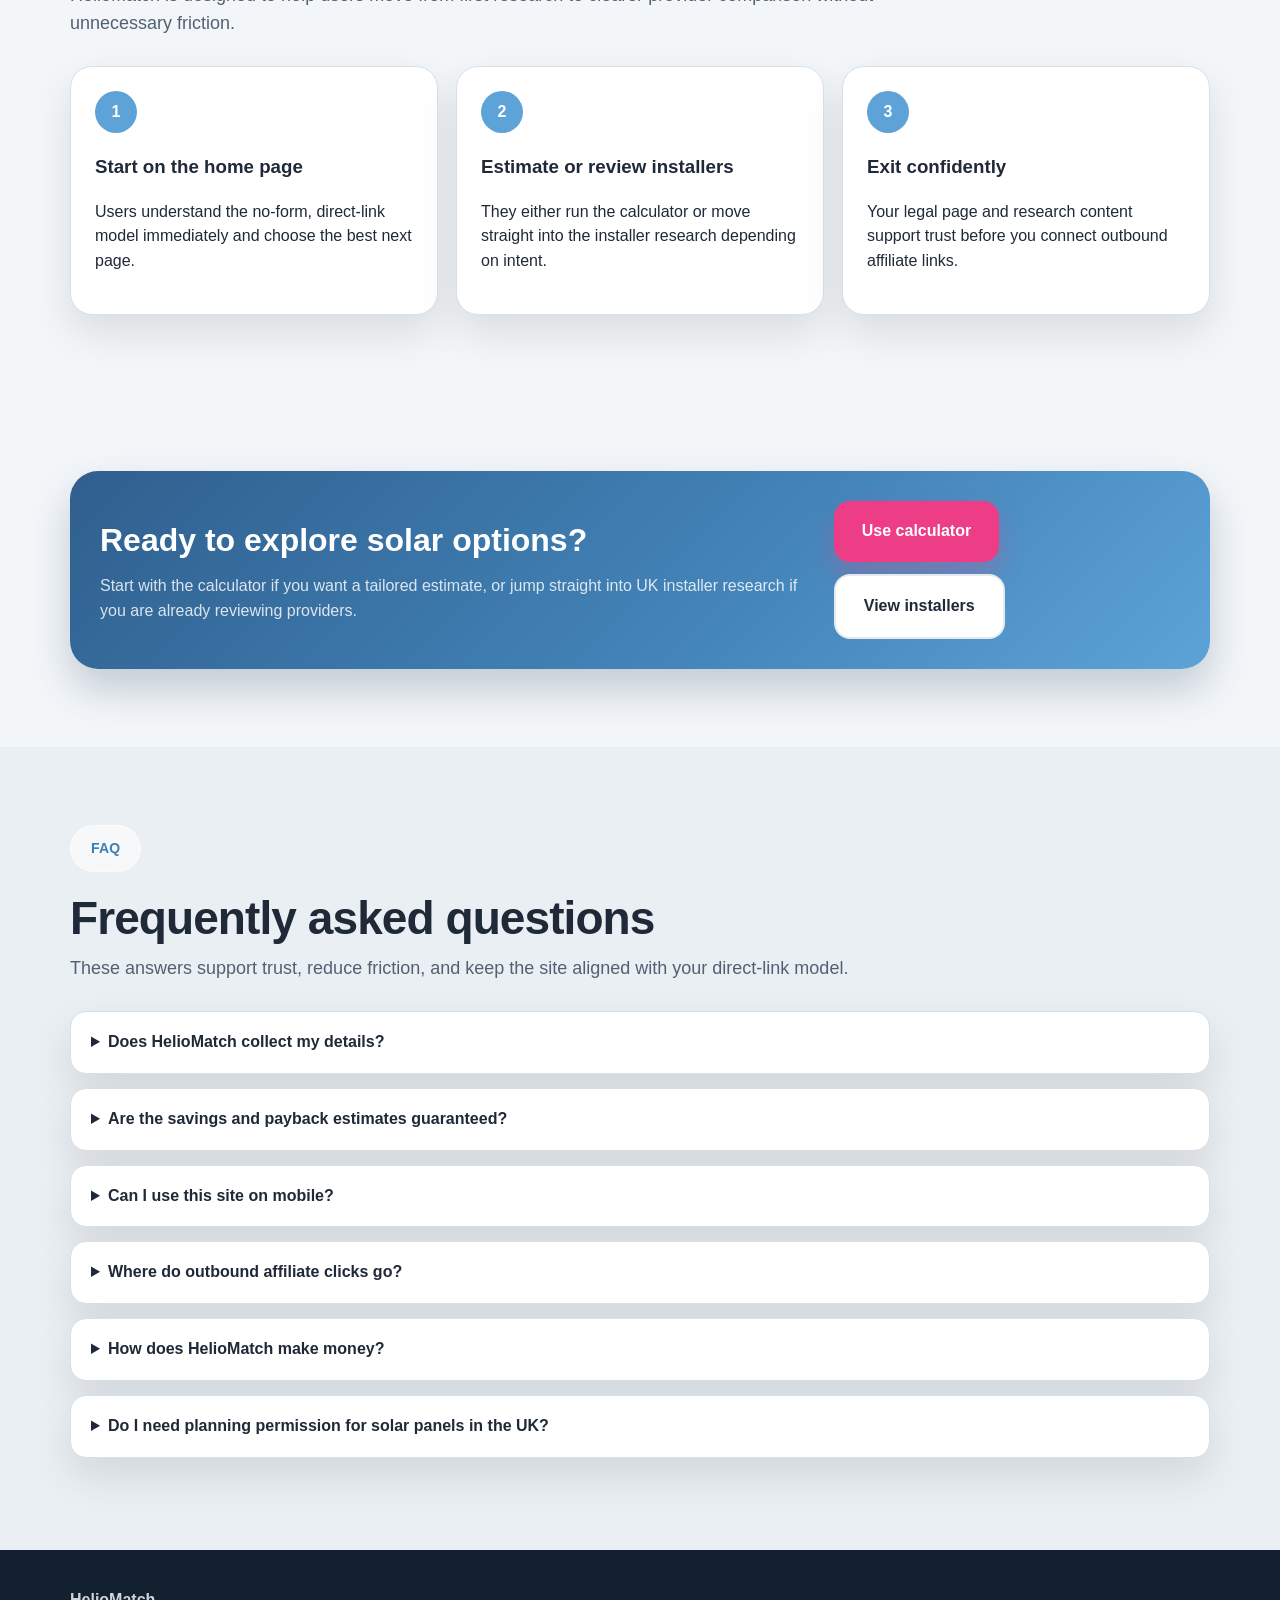
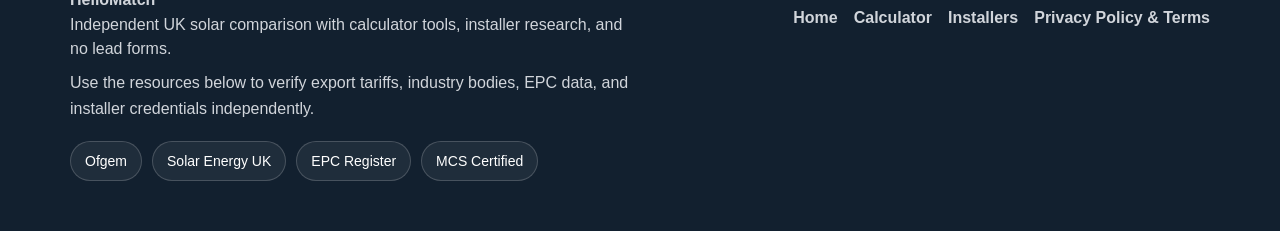
==== commit 7288bc27: "finish cross-site UX and wording cleanup" ====
--- a/index.html
+++ b/index.html
@@ -108,7 +108,7 @@
               </div>
               <div class="rating">Estimate first</div>
             </div>
-            <p>Ideal if you want a quick view of system size, likely cost range, annual savings, and simple payback before comparing installers.</p>
+            <p>Ideal if you want a quick view of system size, likely cost range, annual savings, and simple payback before reviewing installer options.</p>
             <div class="chips">
               <span class="chip">Client-side only</span>
               <span class="chip">Battery-ready</span>
@@ -117,7 +117,7 @@
             <ul>
               <li>Updated UK assumptions for 2026-style pricing</li>
               <li>No login, no form, no data capture</li>
-              <li>Strong hand-off into the comparison page</li>
+              <li>Strong hand-off into the installer research page</li>
             </ul>
           </div>
           <div>
@@ -130,12 +130,12 @@
           <div>
             <div class="operator-top">
               <div>
-                <div class="badge">Best comparison view</div>
+                <div class="badge">Best installer view</div>
                 <h3>Review installer research</h3>
               </div>
-              <div class="rating">Compare faster</div>
+              <div class="rating">Review faster</div>
             </div>
-            <p>Best for users who already know they want solar and need a structured comparison of pricing, warranties, finance options, and positioning.</p>
+            <p>Best for users who already know they want solar and need a structured review of pricing, warranties, finance options, and positioning.</p>
             <div class="chips">
               <span class="chip">Nationwide view</span>
               <span class="chip">Pricing context</span>
@@ -149,10 +149,9 @@
           </div>
           <div>
             <a href="solar-installers-uk.html" class="btn">View installers</a>
-            <div class="micro" style="margin-top:10px">Use this page when you are ready to compare providers, pricing context, and key differences more efficiently.
-            </div>
-          </div>
-        </article>
+            <div class="micro" style="margin-top:10px">Use this page when you are ready to review providers, pricing context, and key differences more efficiently.</div>
+          </div>
+          </article>          
 
    <article class="card operator-card">
   <div>
@@ -171,7 +170,7 @@
     </div>
     <ul>
       <li>Explains what can affect system price and payback</li>
-      <li>Helps users compare installers with better context</li>
+      <li>Helps users review installers with better context</li>
       <li>Reduces confusion before clicking to provider sites</li>
     </ul>
   </div>
@@ -259,7 +258,7 @@
       <div class="section-head">
         <span class="eyebrow">Costs &amp; savings</span>
         <h2>Use clear ranges instead of pretending every roof is identical</h2>
-        <p>Range-based messaging is more believable, more compliant, and better aligned with how solar buyers actually compare options.</p>
+        <p>Range-based messaging is more believable, more compliant, and better aligned with how solar buyers actually review their options.</p>
       </div>
 
       <div class="grid-4">
@@ -316,7 +315,7 @@
       <div class="cta-banner">
         <div>
           <h2>Ready to explore solar options?</h2>
-          <p>Start with the calculator if you want a tailored estimate, or jump straight into the UK installer comparison if you are already researching providers.</p>
+          <p>Start with the calculator if you want a tailored estimate, or jump straight into UK installer research if you are already reviewing providers.</p>
         </div>
         <div style="display:flex;flex-wrap:wrap;gap:12px">
           <a href="solar-roi-calculator.html" class="btn">Use calculator</a>
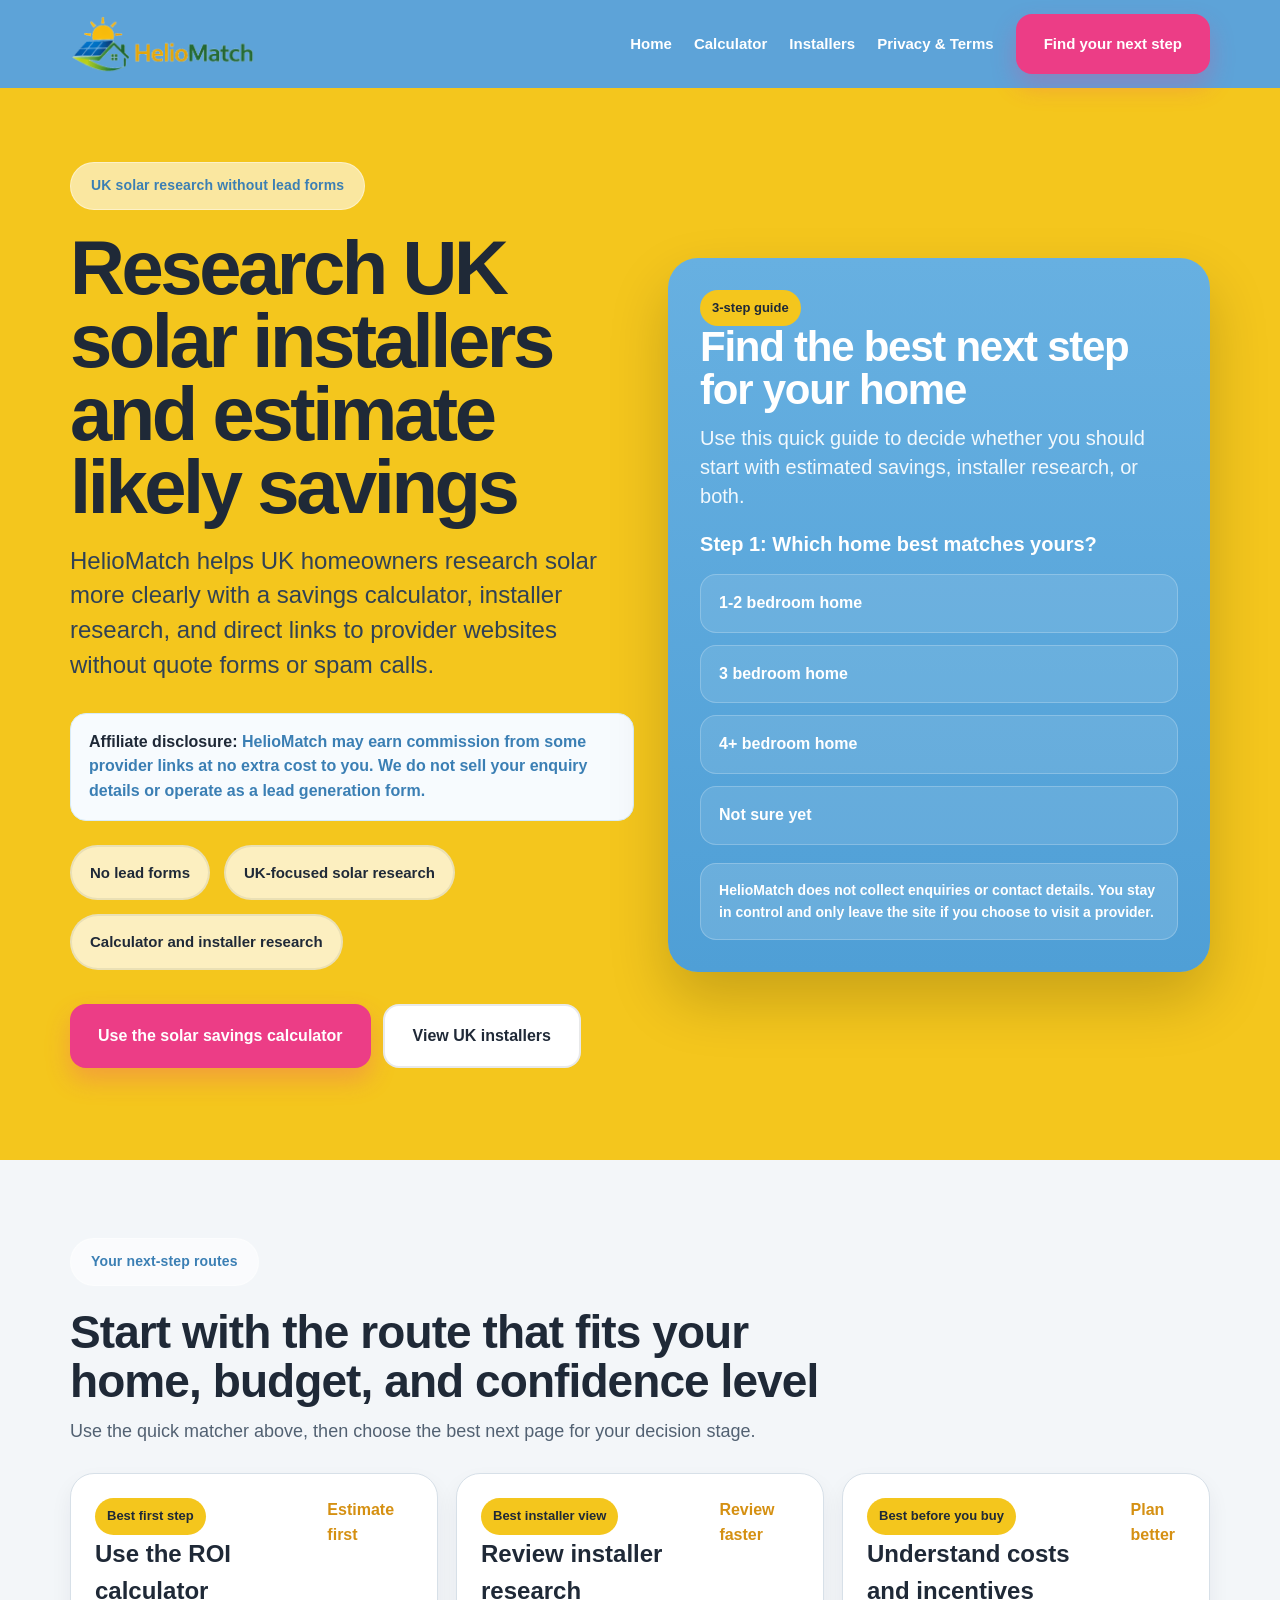
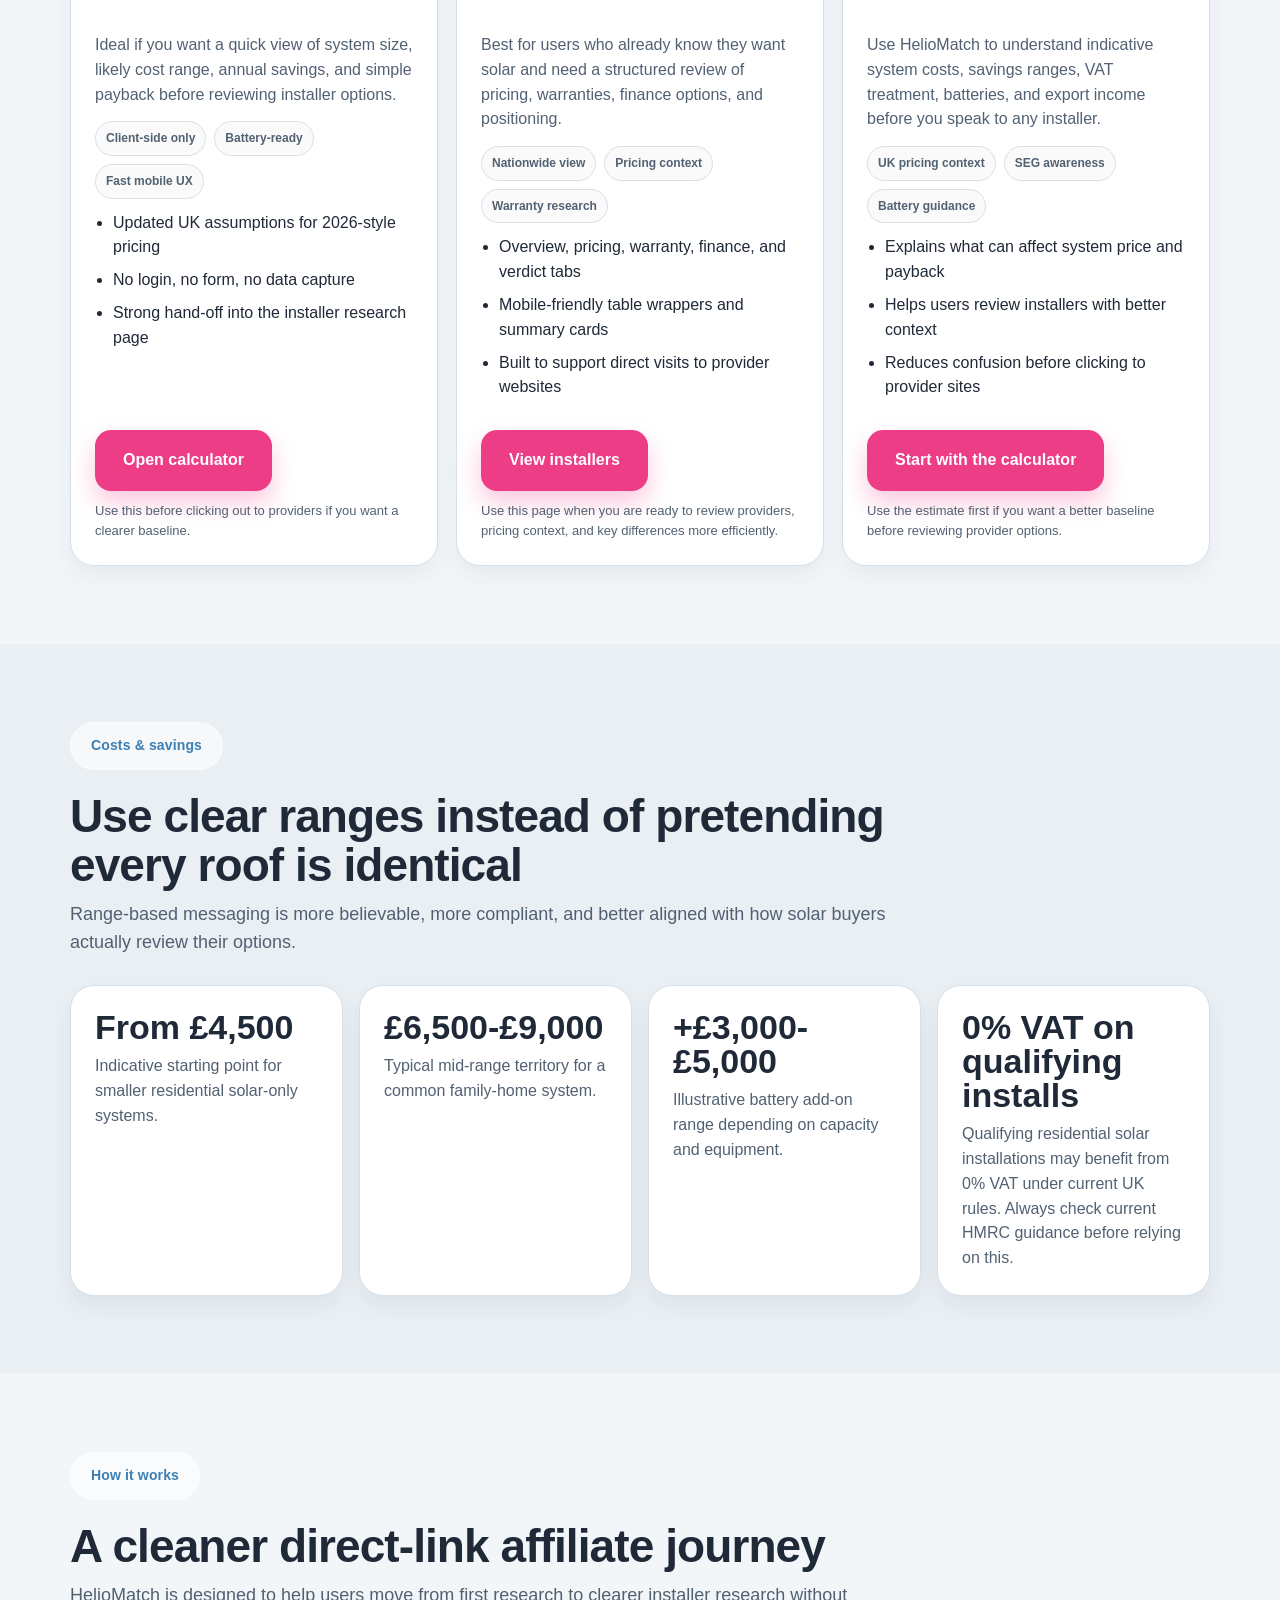
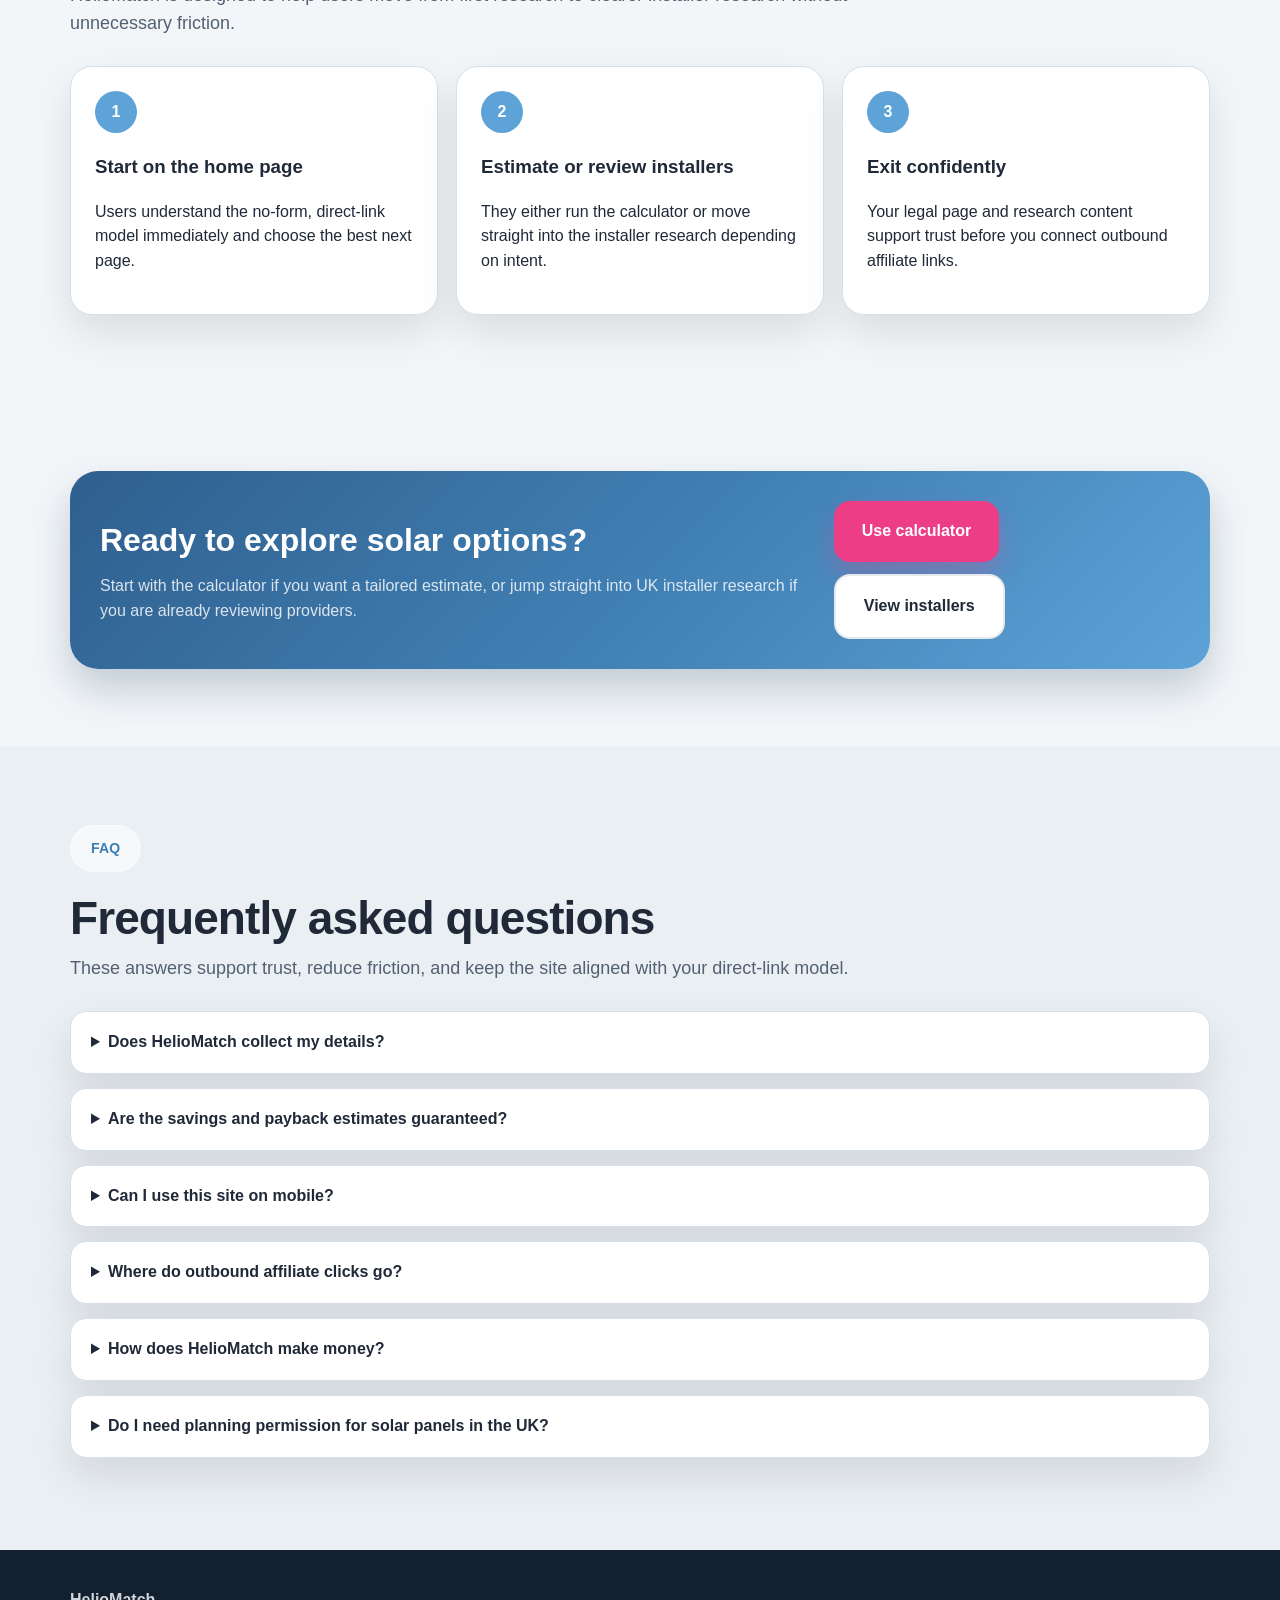
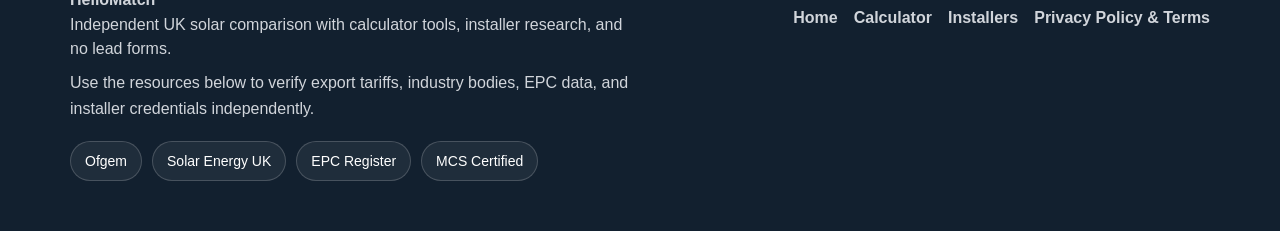
==== commit f10e74b1: "finish final CTA and microcopy polish" ====
--- a/index.html
+++ b/index.html
@@ -144,7 +144,7 @@
             <ul>
               <li>Overview, pricing, warranty, finance, and verdict tabs</li>
               <li>Mobile-friendly table wrappers and summary cards</li>
-              <li>Designed to support direct-link affiliate routing</li>
+              <li>Built to support direct visits to provider websites</li>
             </ul>
           </div>
           <div>
@@ -176,7 +176,7 @@
   </div>
   <div>
     <a href="solar-roi-calculator.html" class="btn">Start with the calculator</a>
-    <div class="micro" style="margin-top:10px">Use the estimate first if you want a better baseline before comparing providers.</div>
+    <div class="micro" style="margin-top:10px">Use the estimate first if you want a better baseline before reviewing provider options.</div>
   </div>
 </article>
 
@@ -287,7 +287,7 @@
       <div class="section-head">
         <span class="eyebrow">How it works</span>
         <h2>A cleaner direct-link affiliate journey</h2>
-        <p>HelioMatch is designed to help users move from first research to clearer provider comparison without unnecessary friction.</p>
+        <p>HelioMatch is designed to help users move from first research to clearer installer research without unnecessary friction.</p>
       </div>
 
       <div class="steps">
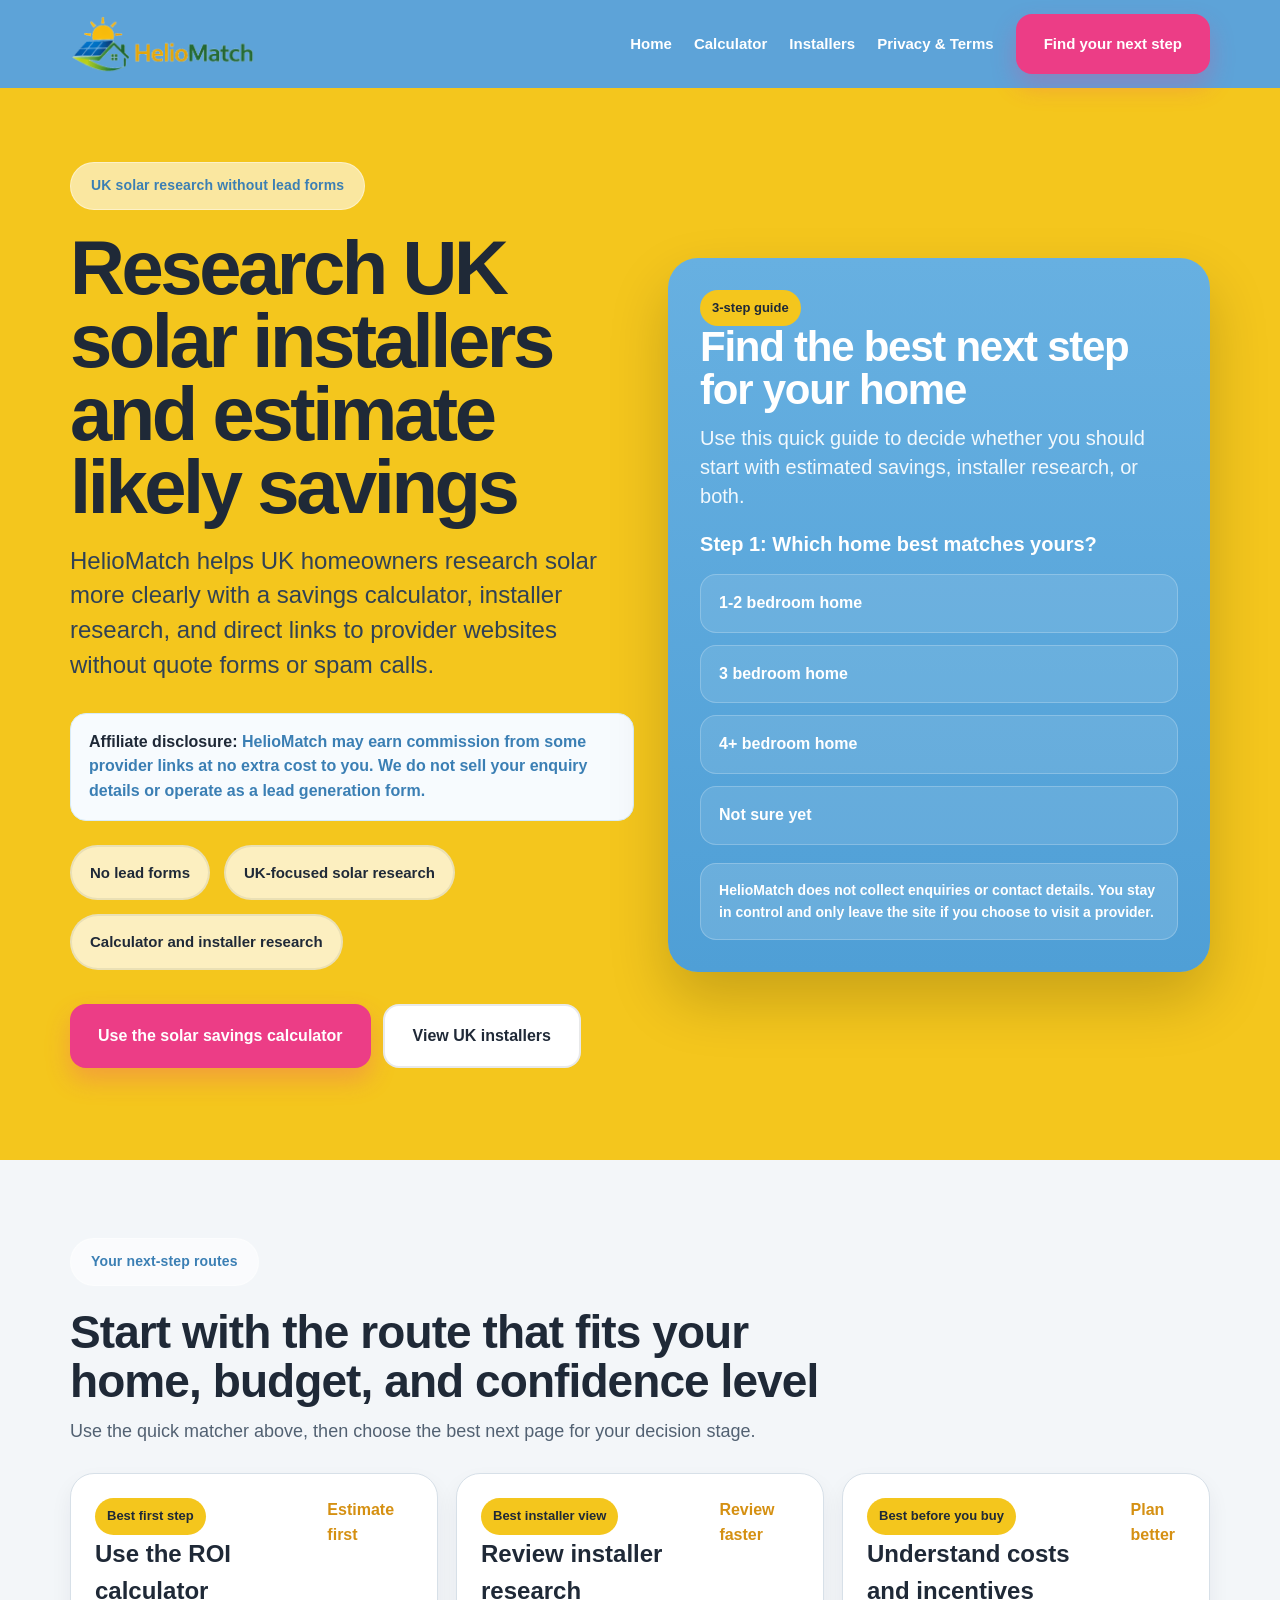
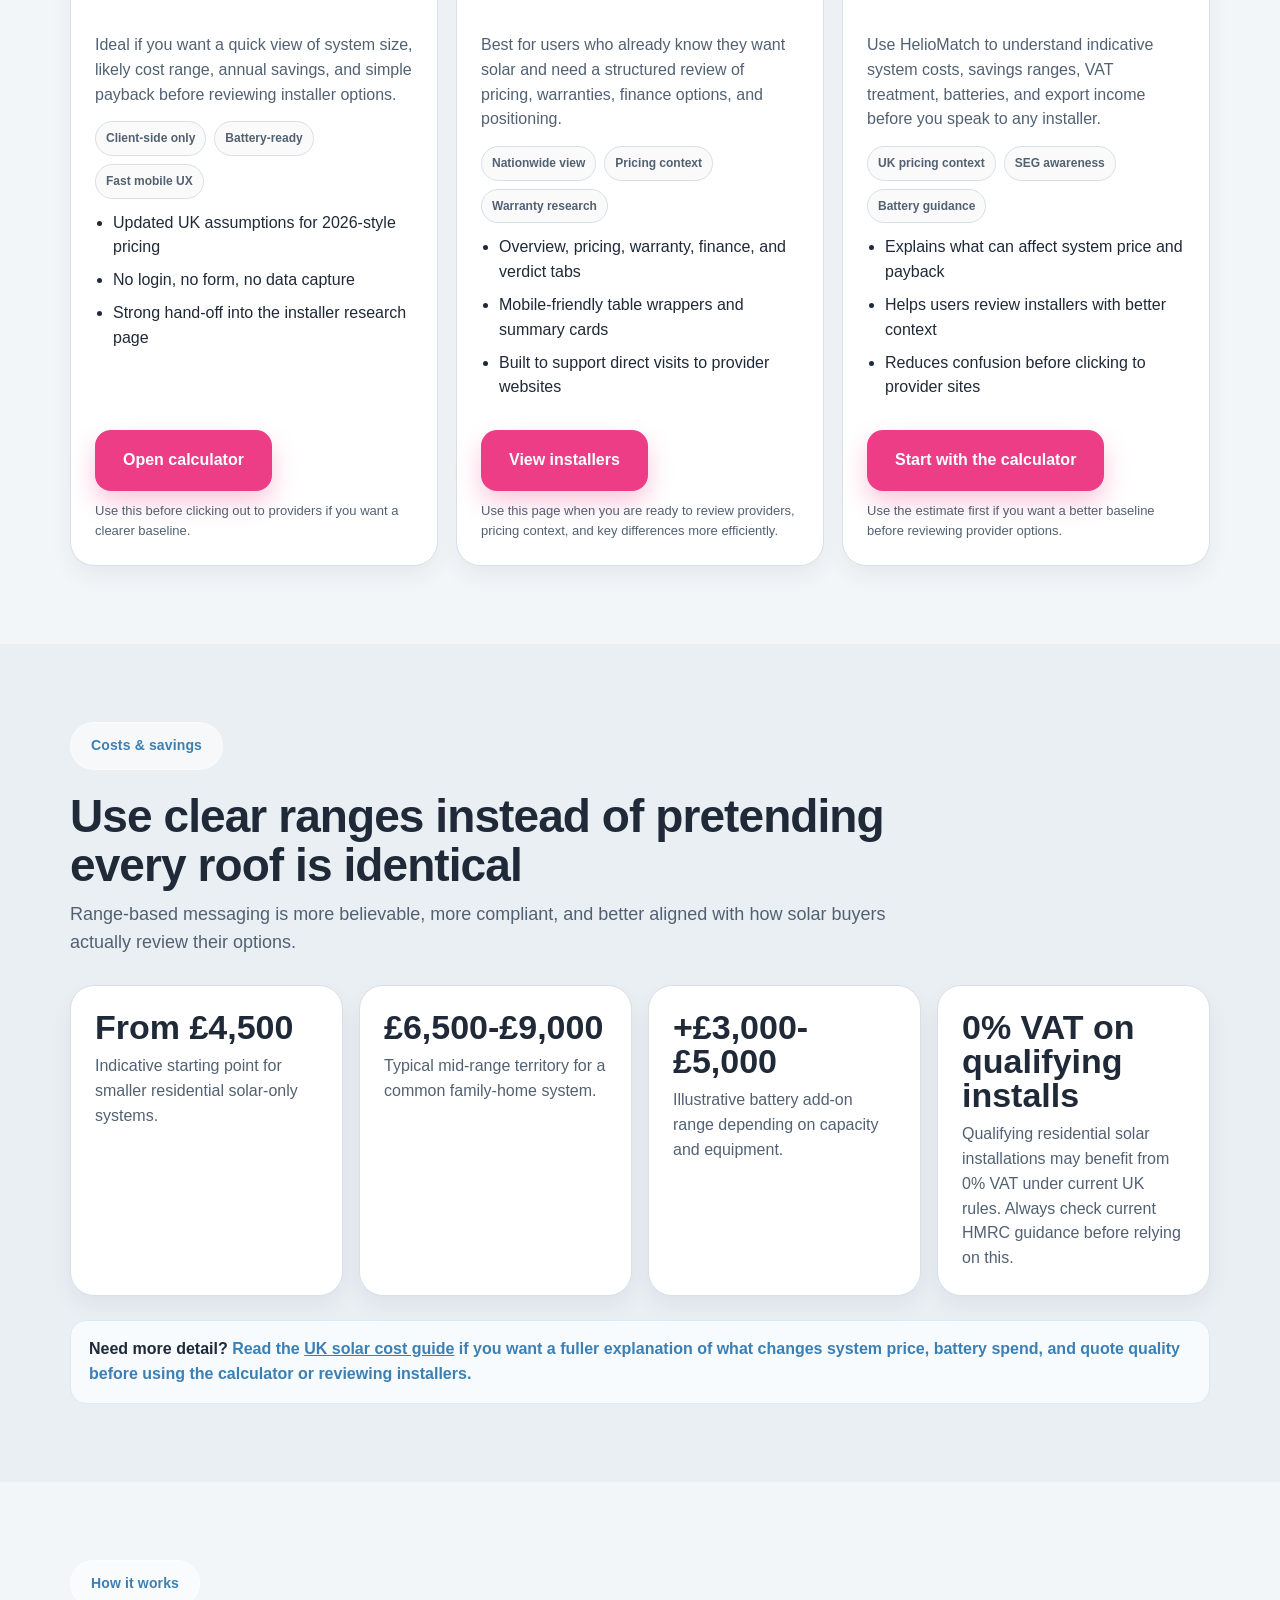
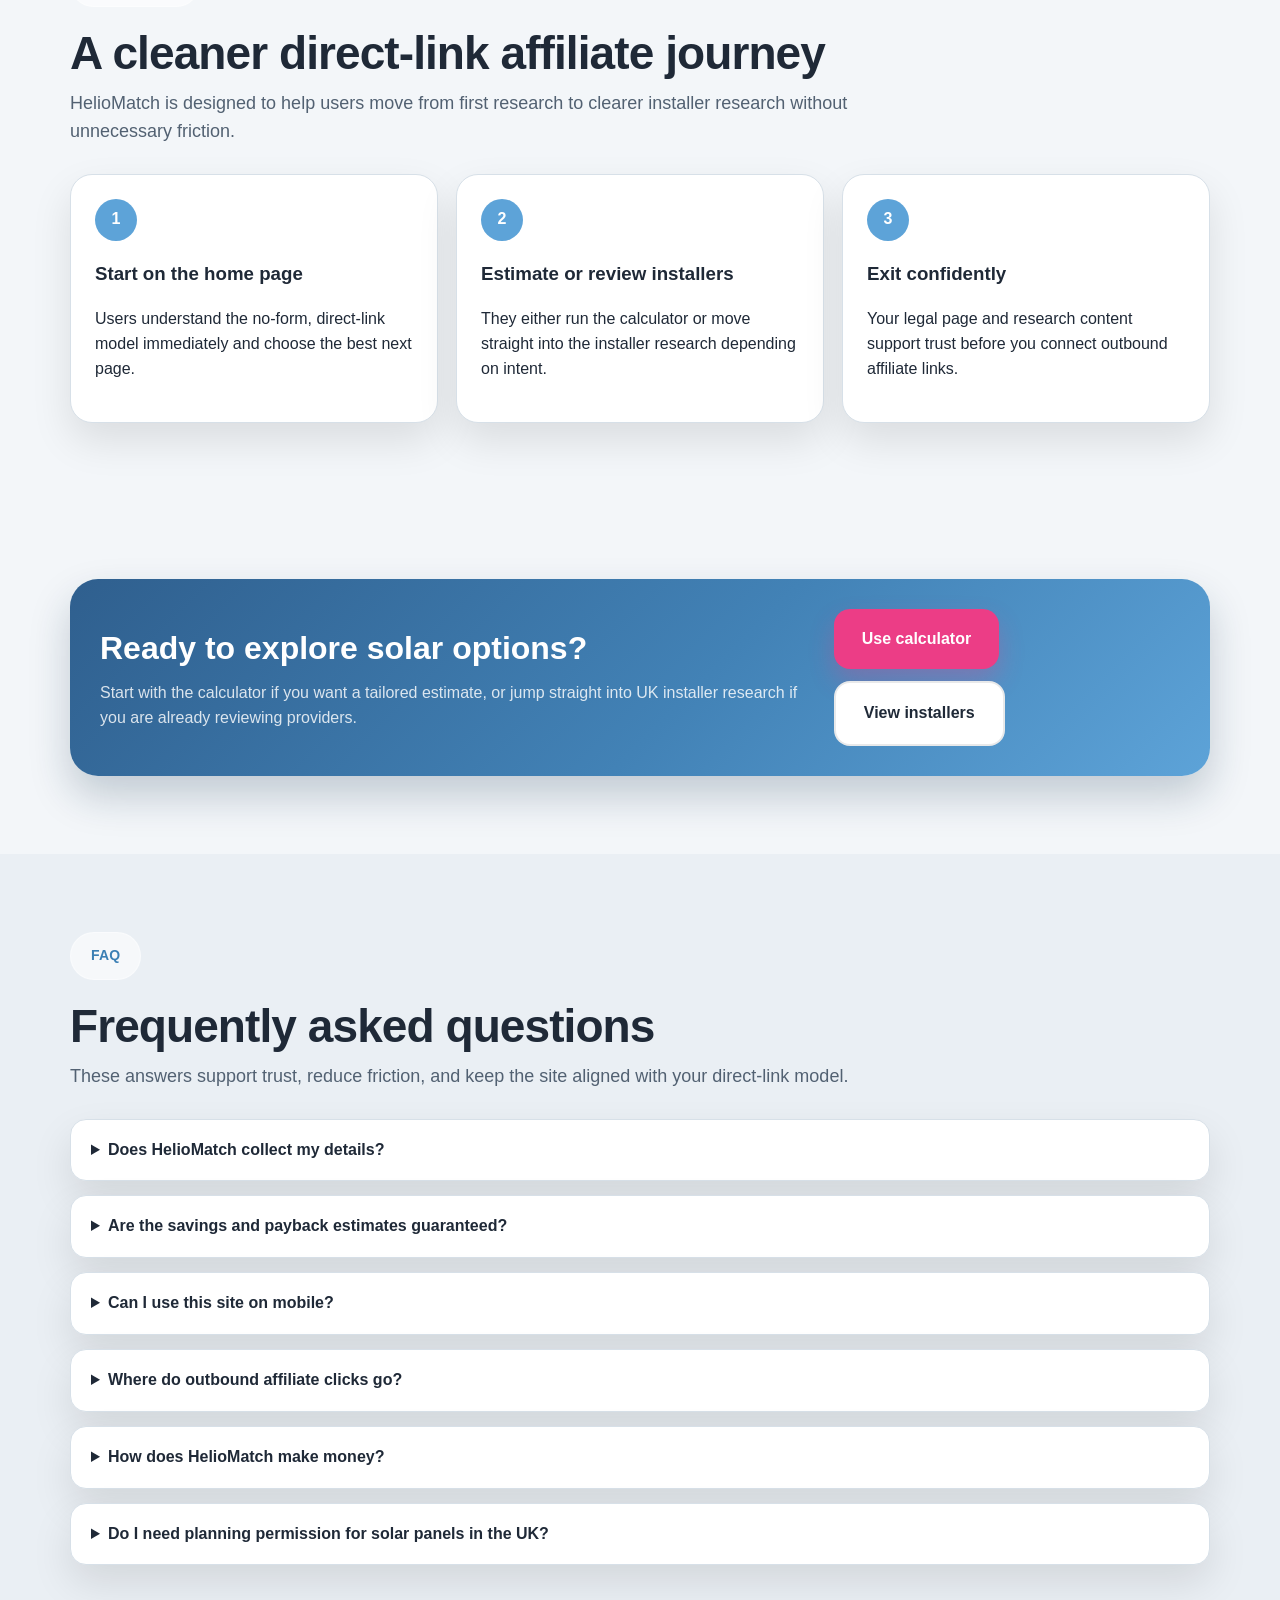
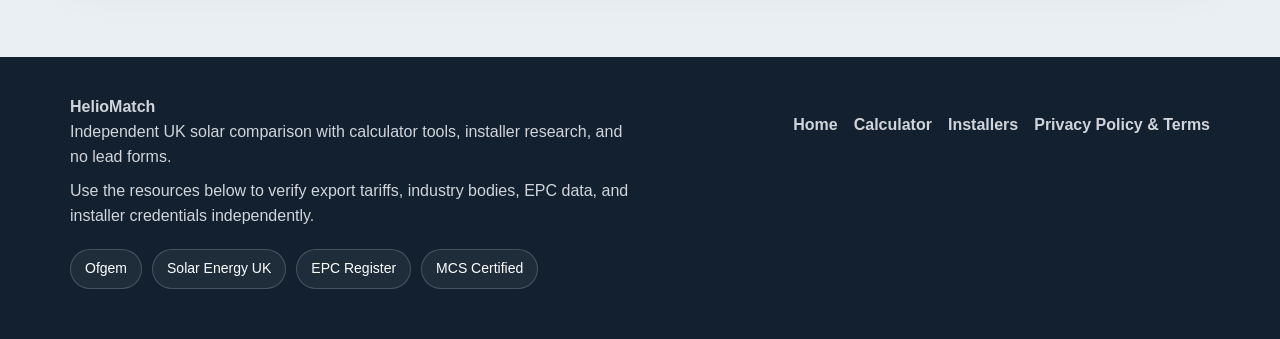
==== commit f9644841: "add premium UK solar costs guide" ====
--- a/index.html
+++ b/index.html
@@ -52,36 +52,36 @@
         </div>
       </div>
   
-      <aside class="hero-card" id="quiz">
+      <aside class="hero-card" id="quiz" aria-labelledby="quiz-title">
         <div class="badge">3-step guide</div>
-        <h3>Find the best next step for your home</h3>
+        <h3 id="quiz-title">Find the best next step for your home</h3>
         <p>Use this quick guide to decide whether you should start with estimated savings, installer research, or both.</p>
   
         <div class="step active" id="step1">
           <h4>Step 1: Which home best matches yours?</h4>
           <div class="option-grid">
-            <div class="option" onclick="nextStep('1-2 bedroom home')">1-2 bedroom home</div>
-            <div class="option" onclick="nextStep('3 bedroom home')">3 bedroom home</div>
-            <div class="option" onclick="nextStep('4+ bedroom home')">4+ bedroom home</div>
-            <div class="option" onclick="nextStep('Not sure yet')">Not sure yet</div>
+            <button class="option" type="button" data-next-step="1-2 bedroom home">1-2 bedroom home</button>
+            <button class="option" type="button" data-next-step="3 bedroom home">3 bedroom home</button>
+            <button class="option" type="button" data-next-step="4+ bedroom home">4+ bedroom home</button>
+            <button class="option" type="button" data-next-step="Not sure yet">Not sure yet</button>
           </div>
         </div>
   
         <div class="step" id="step2">
           <h4>Step 2: What is your roof orientation?</h4>
           <div class="option-grid">
-            <div class="option" onclick="nextStep('South-facing roof')">South-facing</div>
-            <div class="option" onclick="nextStep('East / West roof')">East / West</div>
-            <div class="option" onclick="nextStep('Mixed / unsure roof')">Mixed / unsure</div>
+            <button class="option" type="button" data-next-step="South-facing roof">South-facing</button>
+            <button class="option" type="button" data-next-step="East / West roof">East / West</button>
+            <button class="option" type="button" data-next-step="Mixed / unsure roof">Mixed / unsure</button>
           </div>
         </div>
   
         <div class="step" id="step3">
           <h4>Step 3: Are you considering battery storage?</h4>
           <div class="option-grid">
-            <div class="option" onclick="showResults('Solar + battery')">Yes, include battery storage</div>
-            <div class="option" onclick="showResults('Solar only')">Solar only</div>
-            <div class="option" onclick="showResults('Not sure yet')">Not sure yet</div>
+            <button class="option" type="button" data-show-results="Solar + battery">Yes, include battery storage</button>
+            <button class="option" type="button" data-show-results="Solar only">Solar only</button>
+            <button class="option" type="button" data-show-results="Not sure yet">Not sure yet</button>
           </div>
         </div>
   
@@ -95,7 +95,7 @@
       <div class="section-head">
         <span class="eyebrow">Your next-step routes</span>
         <h2>Start with the route that fits your home, budget, and confidence level</h2>
-        <p id="resultsSummary">Use the quick matcher above, then choose the best next page for your decision stage.</p>
+        <p id="resultsSummary" aria-live="polite">Use the quick matcher above, then choose the best next page for your decision stage.</p>
       </div>
 
       <div class="grid-3">
@@ -279,6 +279,10 @@
          <span>Qualifying residential solar installations may benefit from 0% VAT under current UK rules. Always check current HMRC guidance before relying on this.</span>
         </div>
       </div>
+
+      <div class="notice-box" style="margin-top:24px">
+        <strong>Need more detail?</strong> Read the <a href="solar-panel-costs-uk.html">UK solar cost guide</a> if you want a fuller explanation of what changes system price, battery spend, and quote quality before using the calculator or reviewing installers.
+      </div>
     </div>
   </section>
 
--- a/styles.css
+++ b/styles.css
@@ -330,6 +330,9 @@
 }
 
 .option{
+  appearance:none;
+  display:block;
+  width:100%;
   border:1px solid rgba(255,255,255,.22);
   border-radius:16px;
   padding:16px 18px;
@@ -337,6 +340,7 @@
   cursor:pointer;
   background:rgba(255,255,255,.10);
   color:#fff;
+  text-align:left;
   transition:.18s ease;
 }
 
@@ -344,6 +348,13 @@
   border-color:rgba(255,255,255,.46);
   background:rgba(255,255,255,.18);
   transform:translateY(-1px);
+}
+
+.option:focus-visible{
+  outline:3px solid rgba(244,198,29,.92);
+  outline-offset:3px;
+  border-color:rgba(255,255,255,.72);
+  background:rgba(255,255,255,.18);
 }
 
 /* GENERAL HEADINGS */
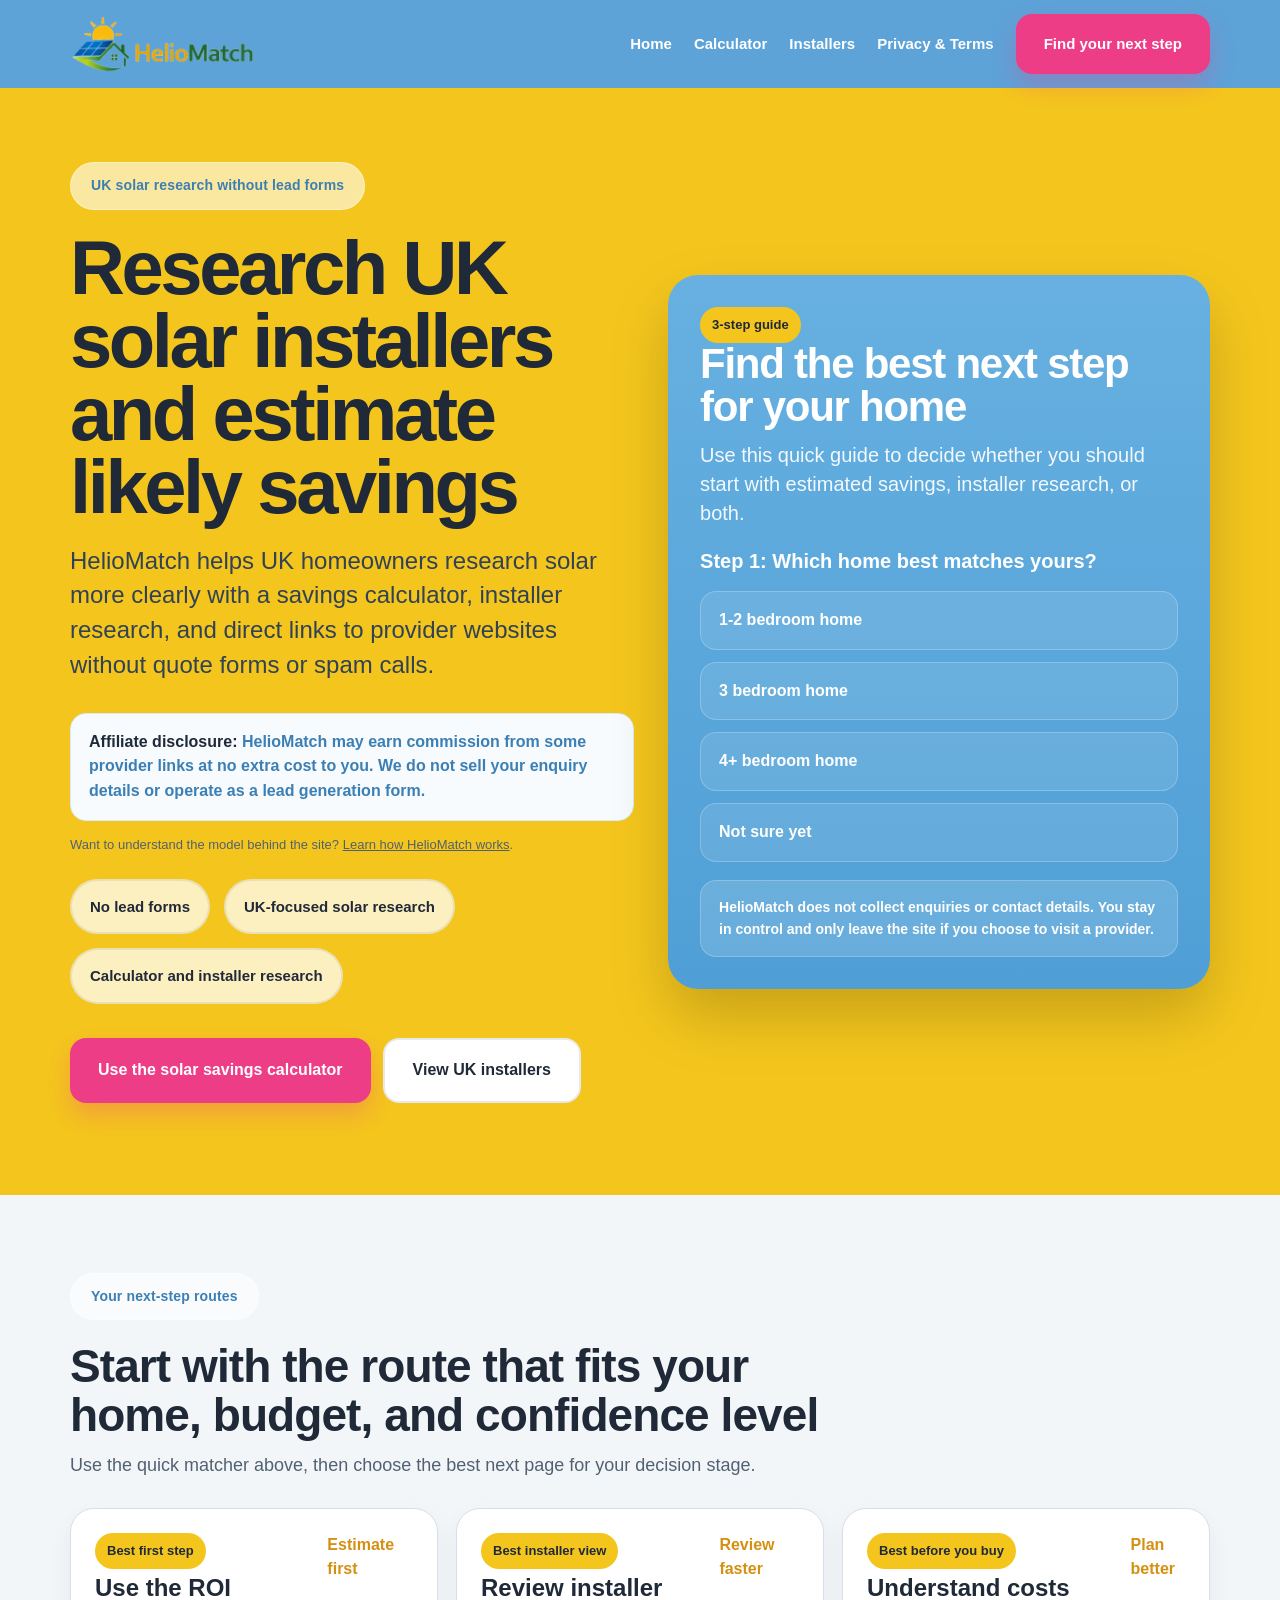
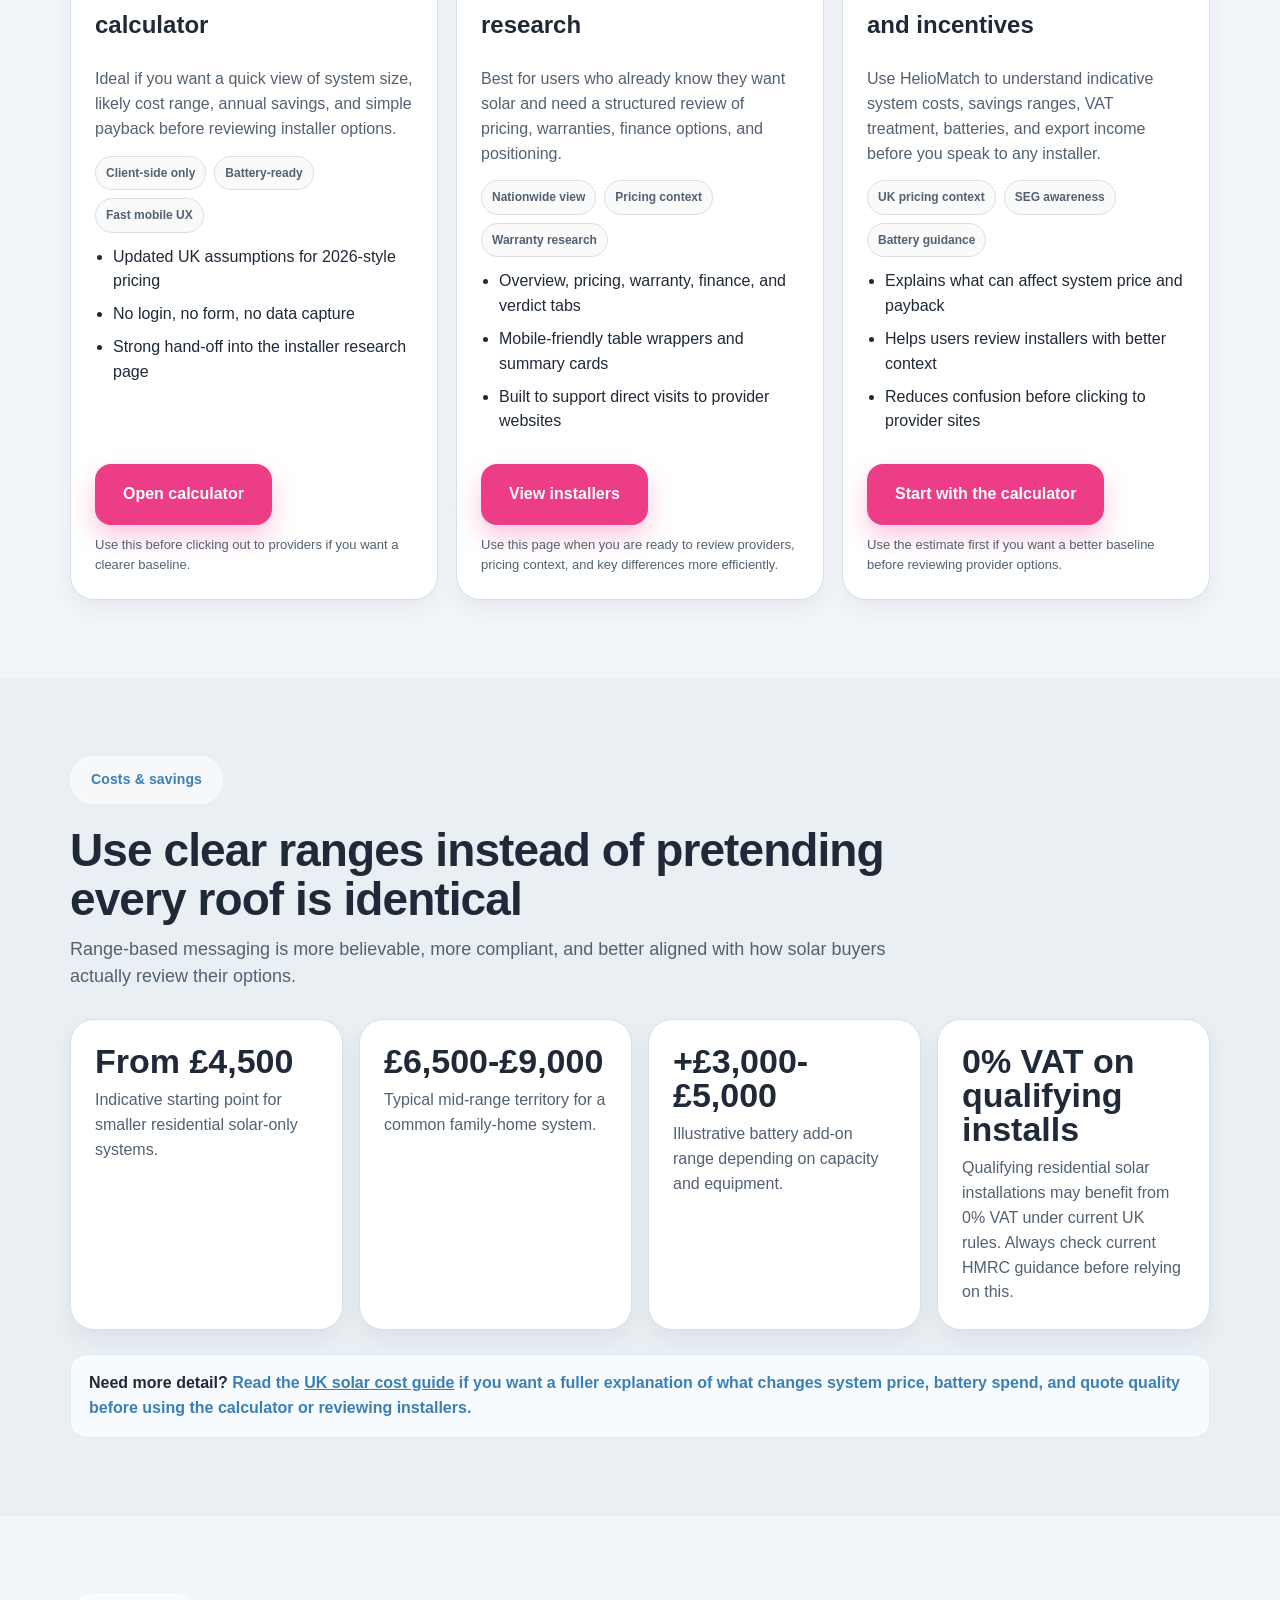
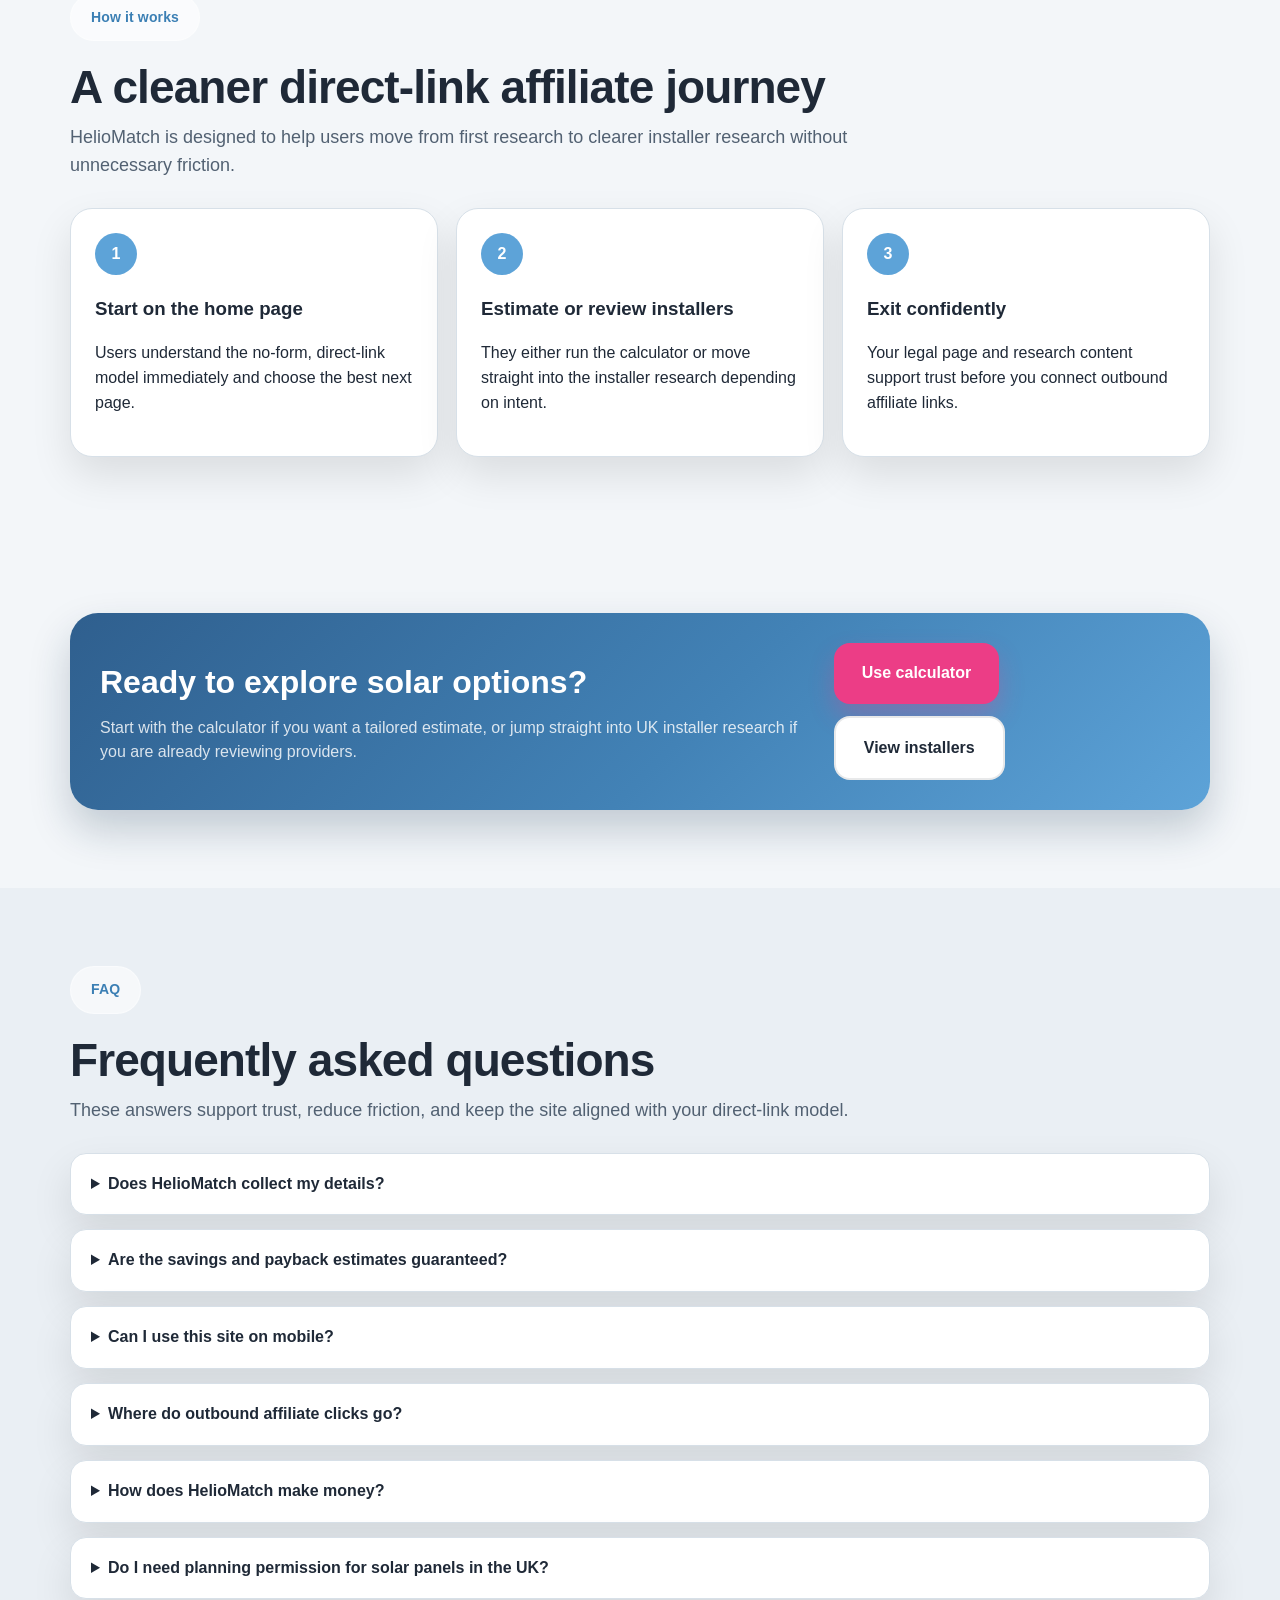
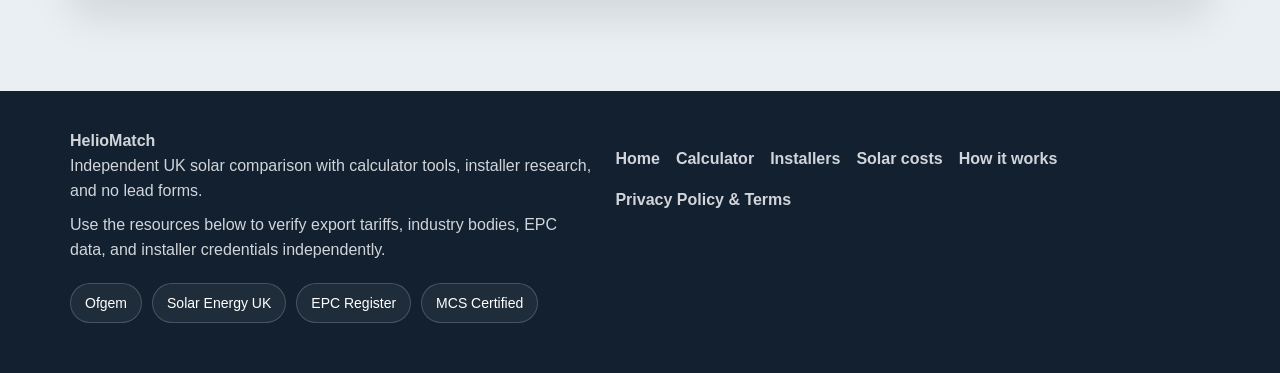
==== commit 23cf3b6c: "integrate new trust and solar cost pages" ====
--- a/index.html
+++ b/index.html
@@ -39,6 +39,10 @@
         <div class="notice-box" style="margin:0 0 24px">
           <strong>Affiliate disclosure:</strong> HelioMatch may earn commission from some provider links at no extra cost to you. We do not sell your enquiry details or operate as a lead generation form.
         </div>
+
+        <div class="micro" style="margin:-10px 0 24px">
+          Want to understand the model behind the site? <a href="how-heliomatch-works.html">Learn how HelioMatch works</a>.
+        </div>
   
         <ul class="hero-points">
           <li>No lead forms</li>
@@ -384,6 +388,8 @@
         <a href="index.html">Home</a>
         <a href="solar-roi-calculator.html">Calculator</a>
         <a href="solar-installers-uk.html">Installers</a>
+        <a href="solar-panel-costs-uk.html">Solar costs</a>
+        <a href="how-heliomatch-works.html">How it works</a>
         <a href="privacy.html">Privacy Policy &amp; Terms</a>
       </div>
     </div>
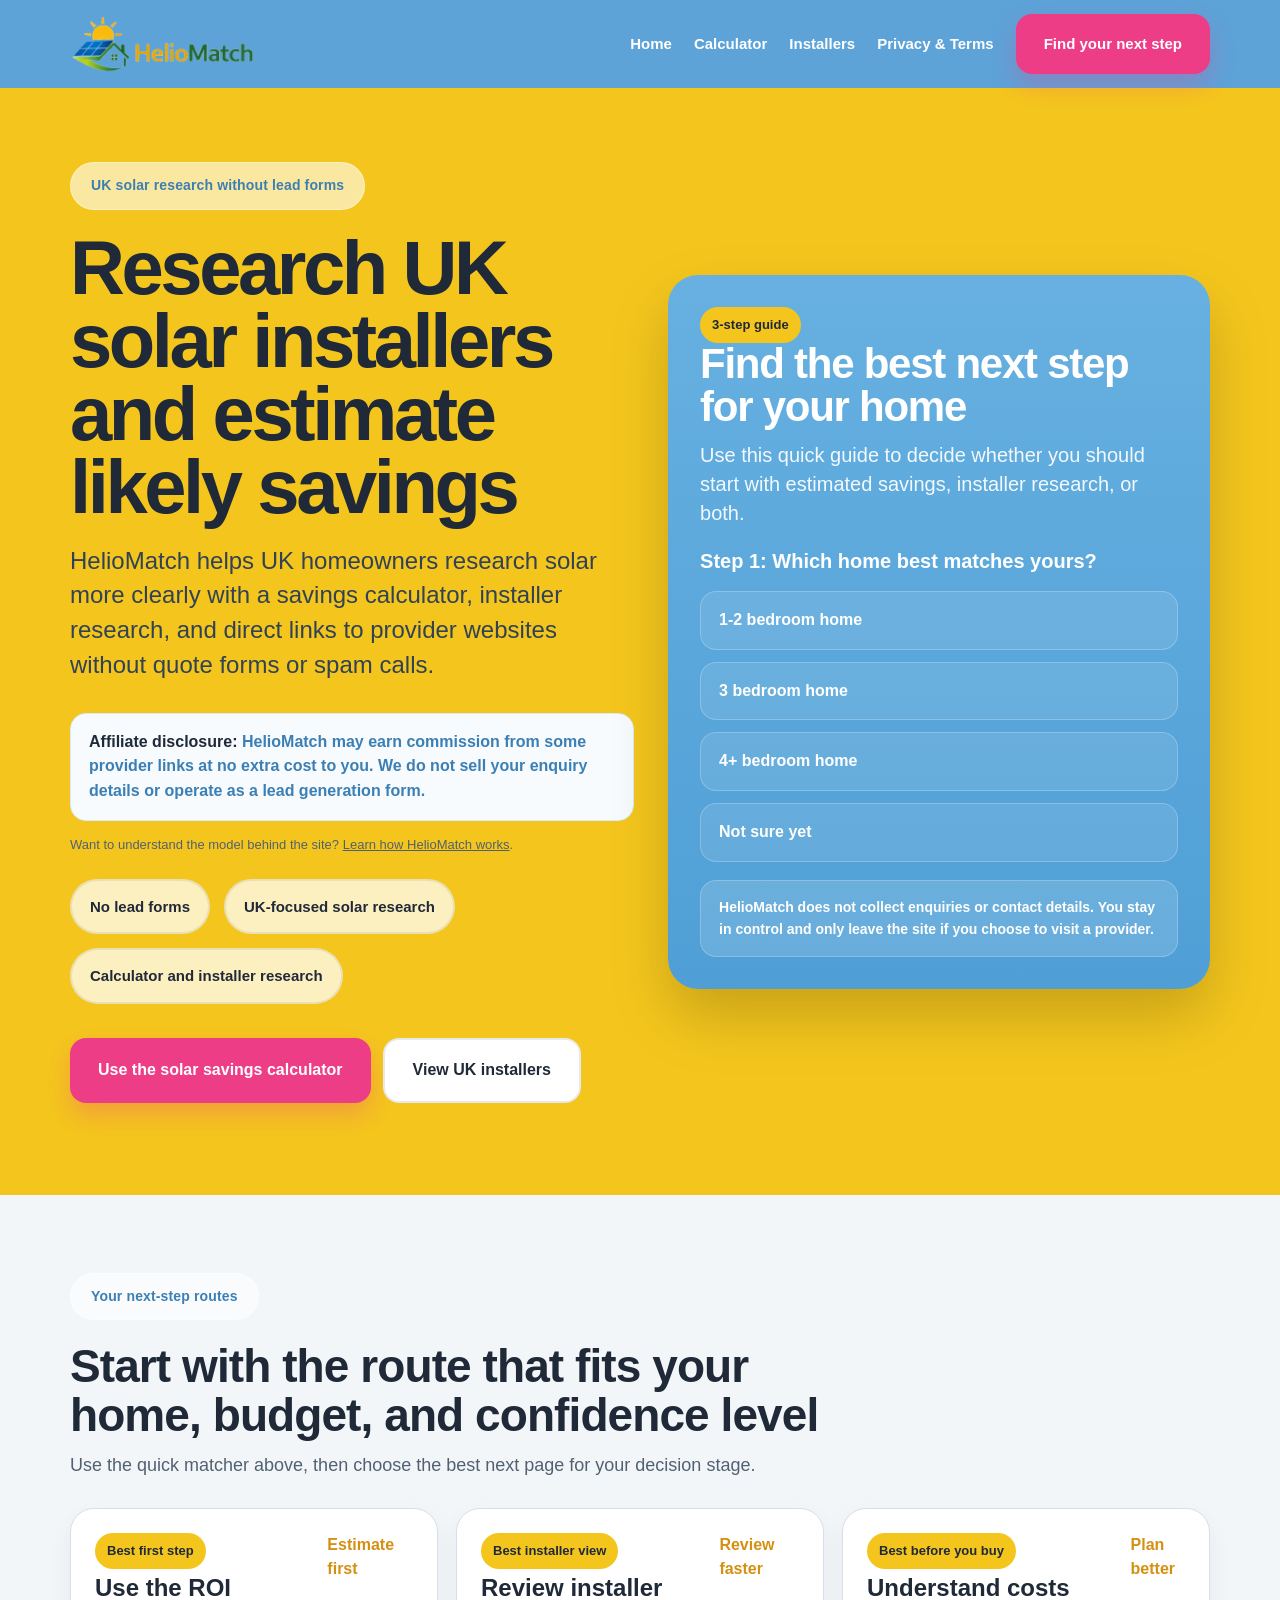
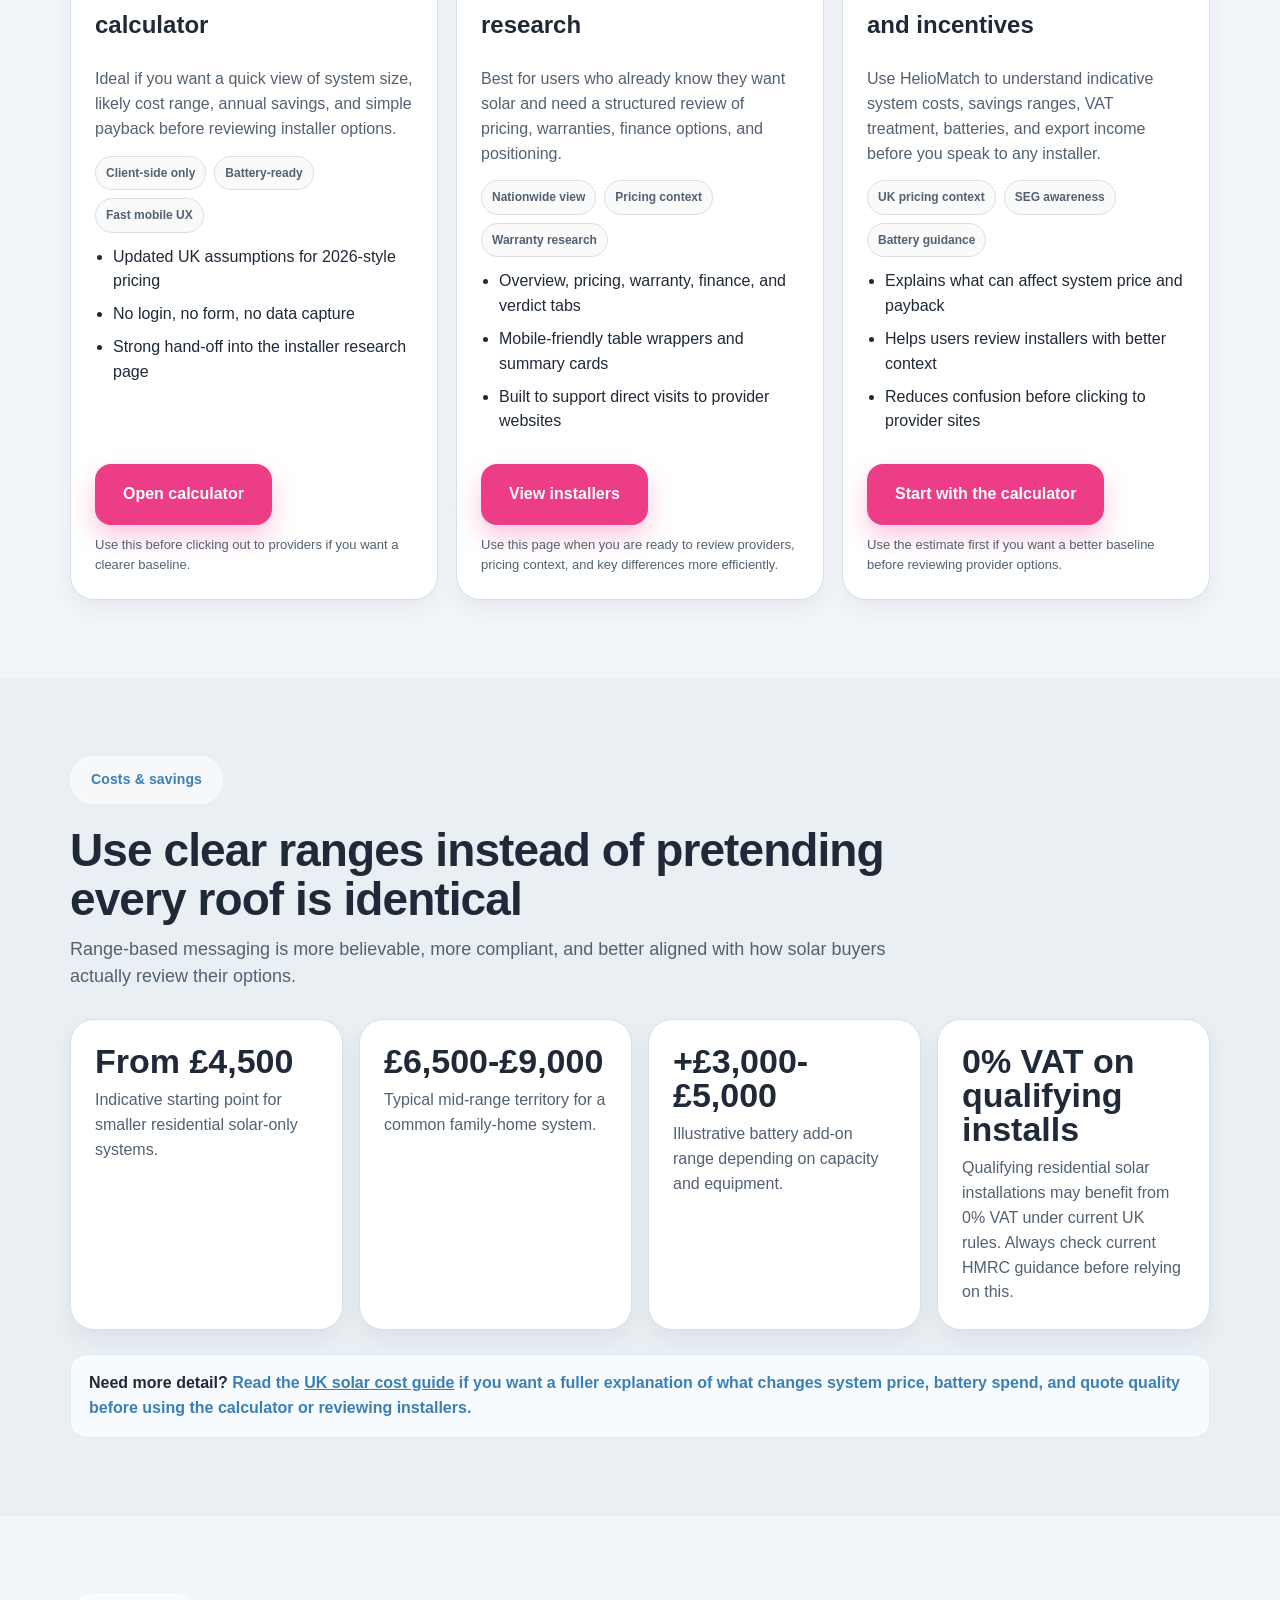
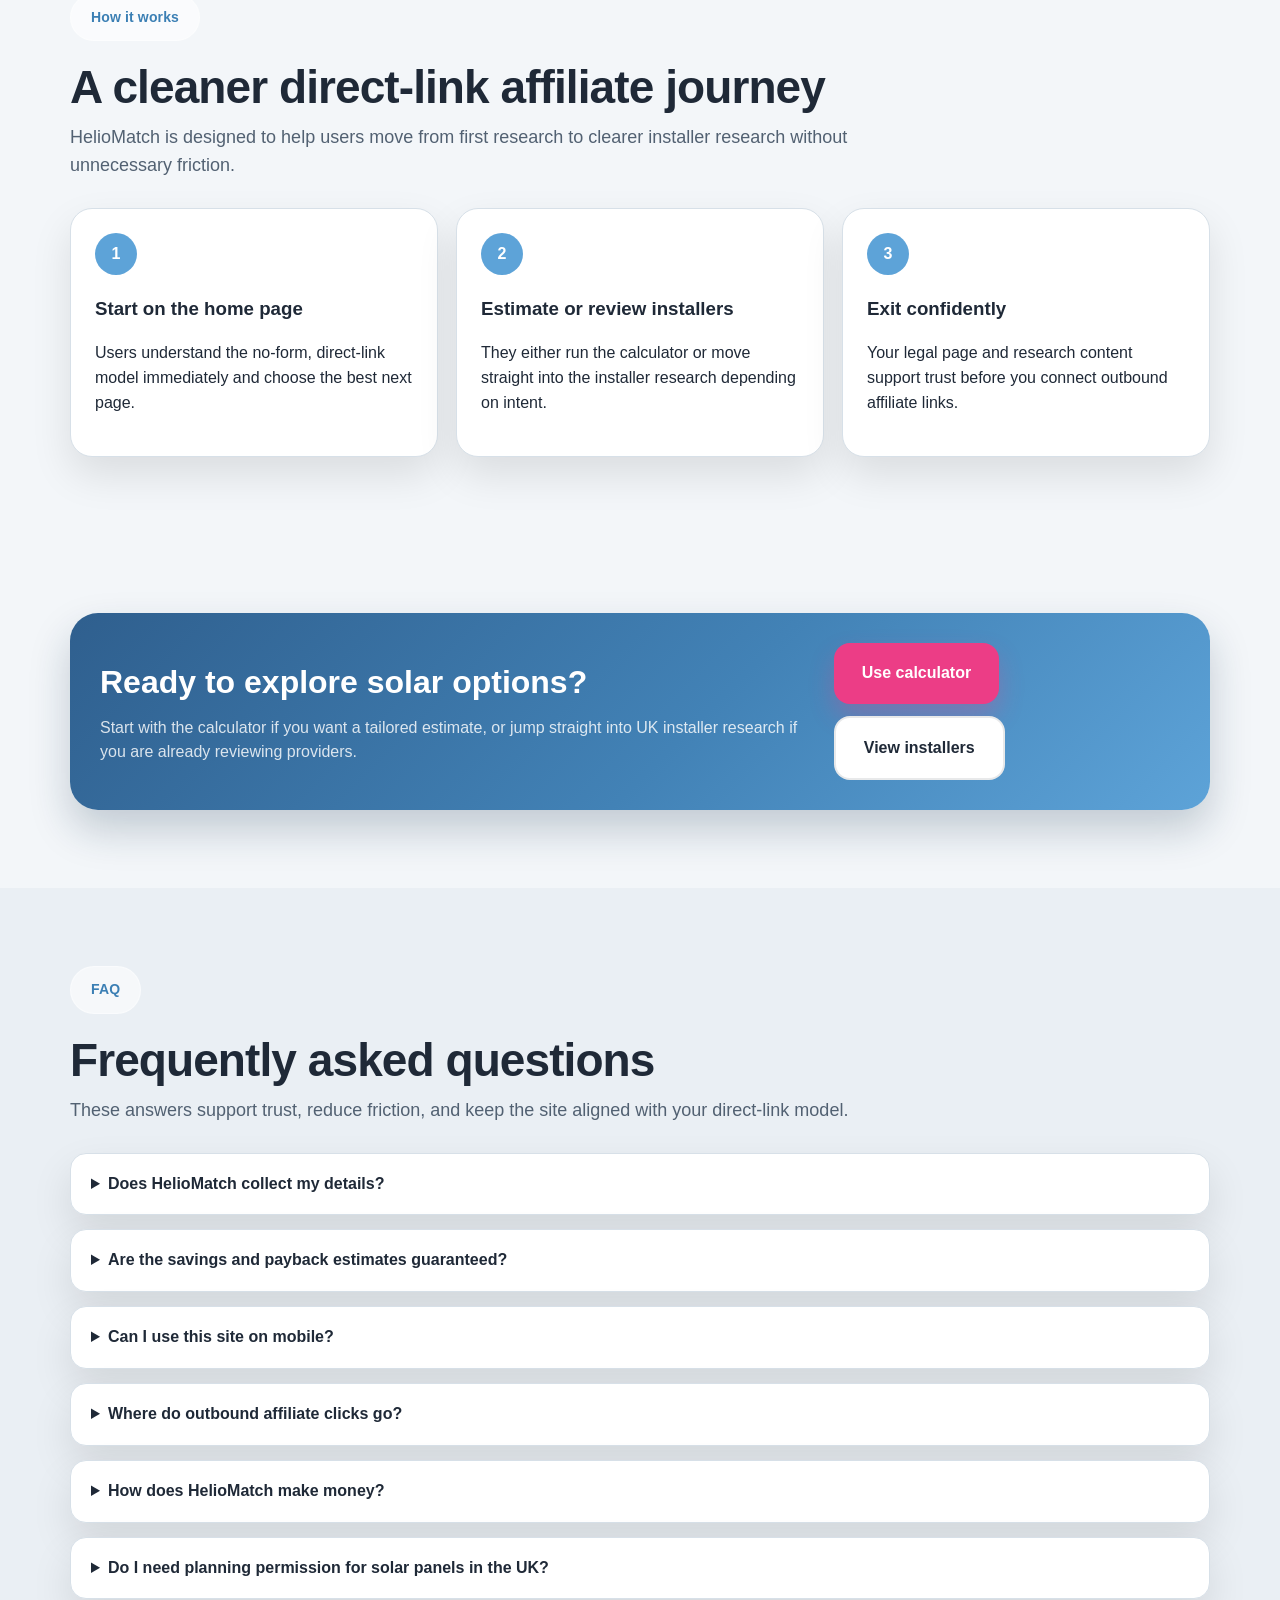
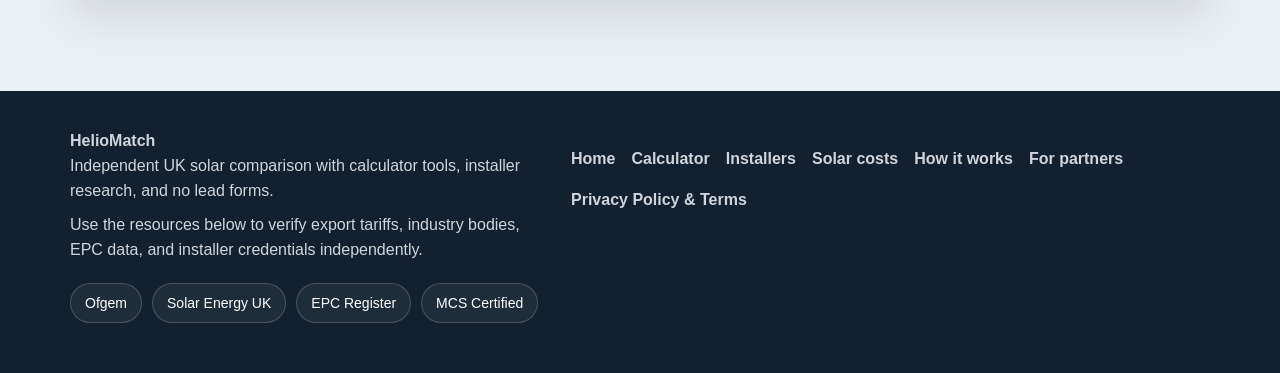
==== commit 531ac73c: "add supporting trust and partner pages" ====
--- a/index.html
+++ b/index.html
@@ -390,6 +390,7 @@
         <a href="solar-installers-uk.html">Installers</a>
         <a href="solar-panel-costs-uk.html">Solar costs</a>
         <a href="how-heliomatch-works.html">How it works</a>
+        <a href="for-partners.html">For partners</a>
         <a href="privacy.html">Privacy Policy &amp; Terms</a>
       </div>
     </div>
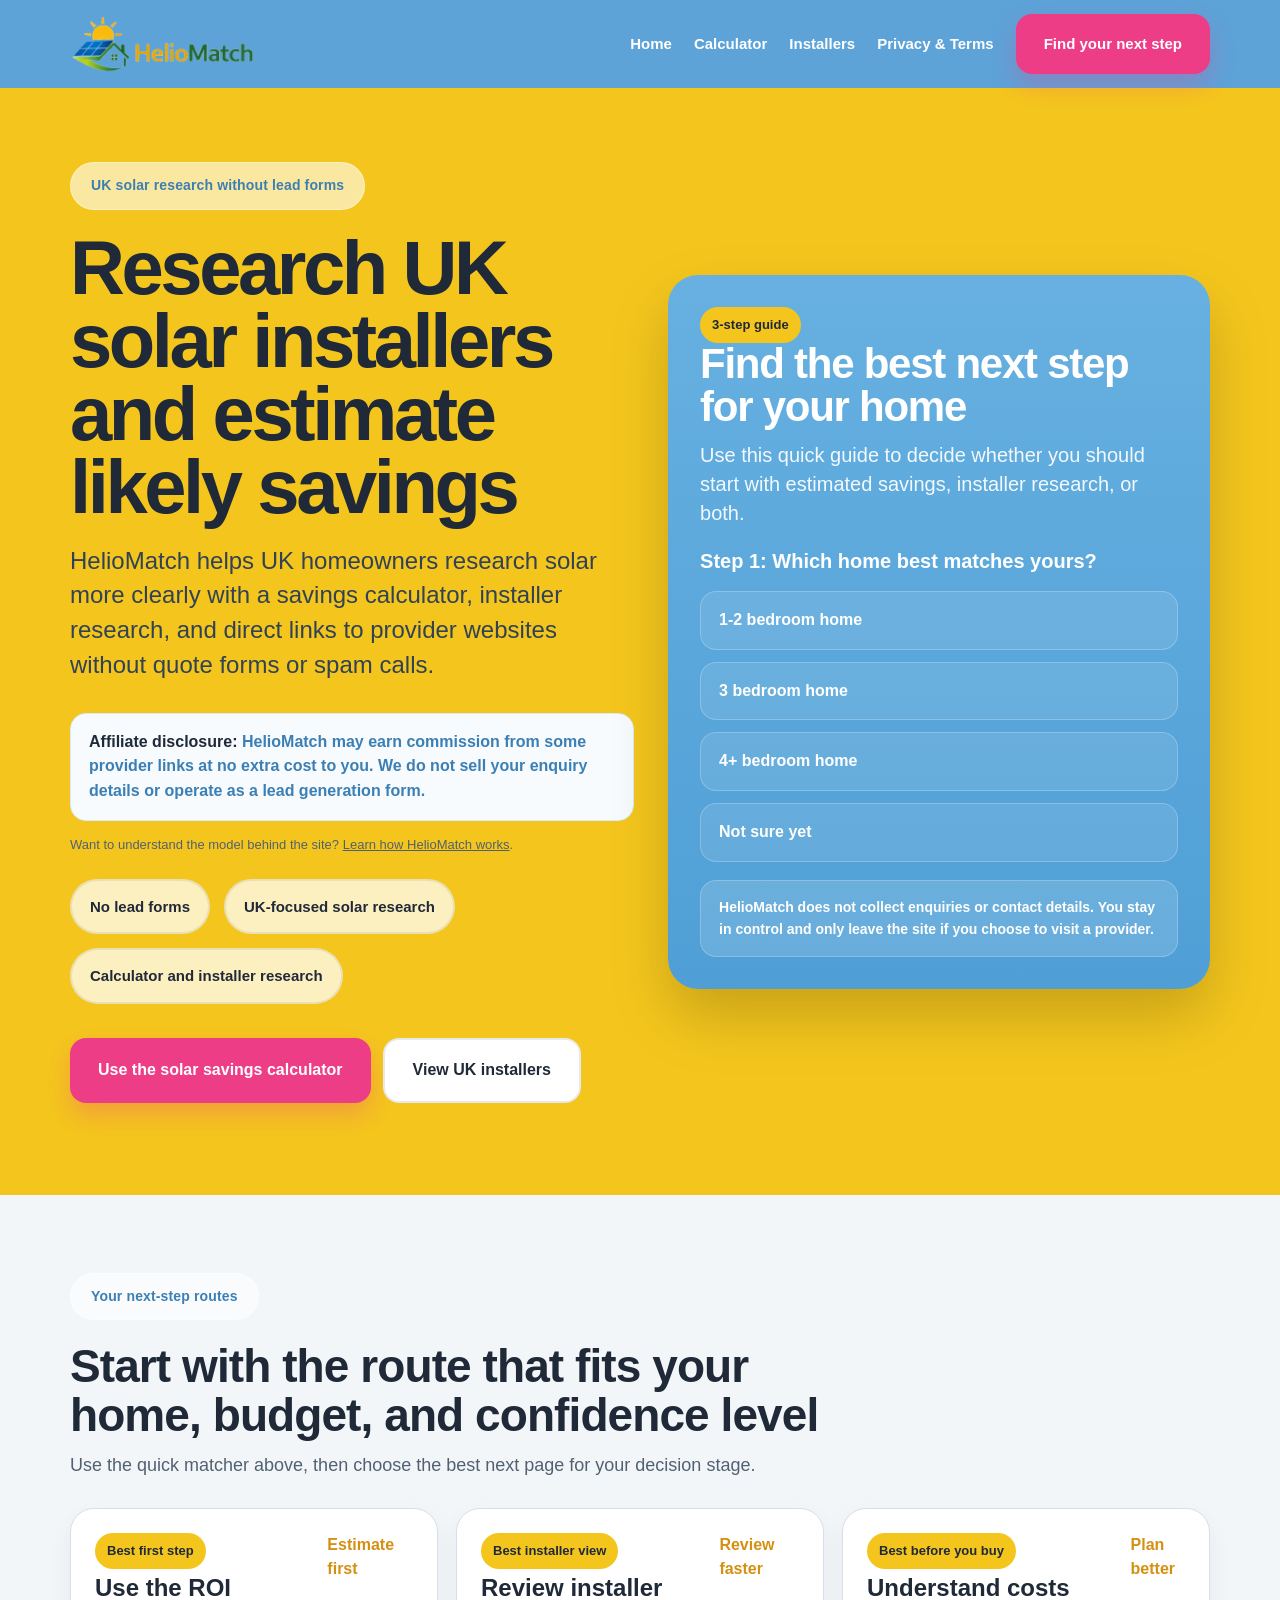
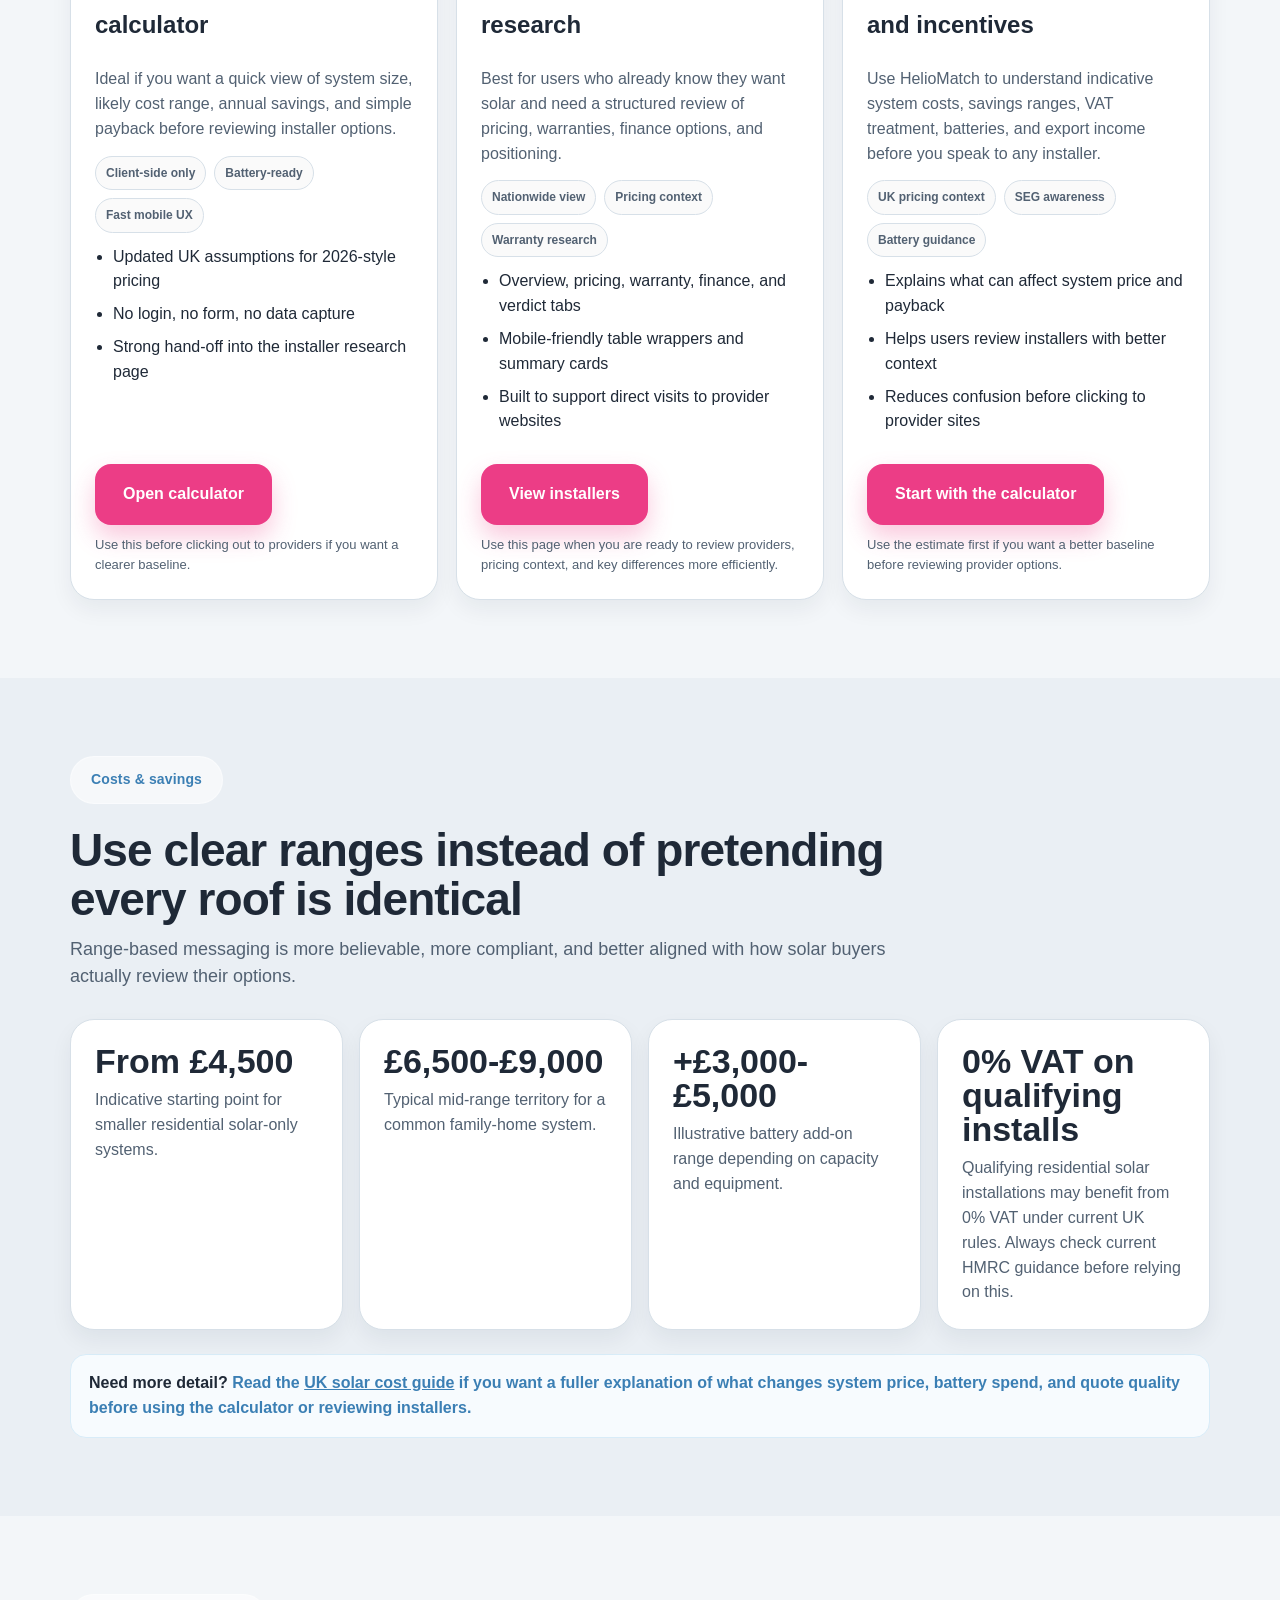
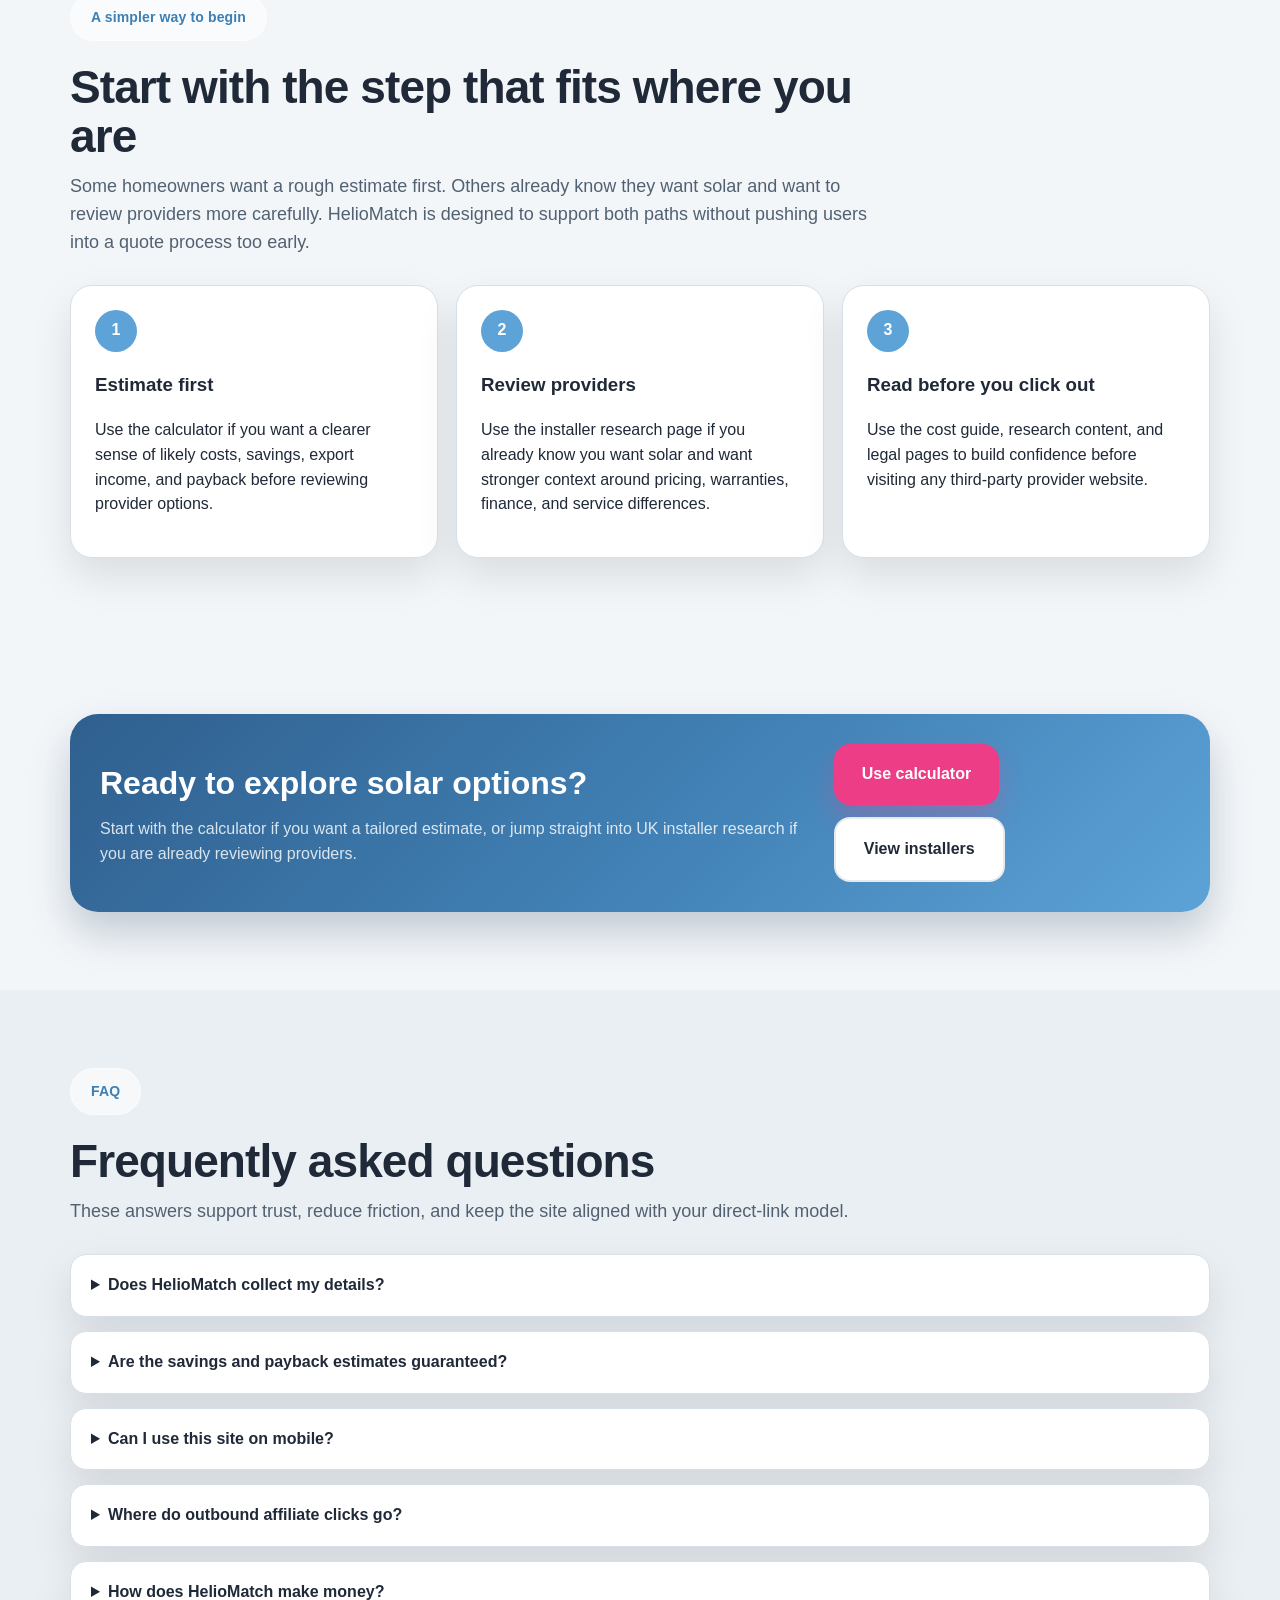
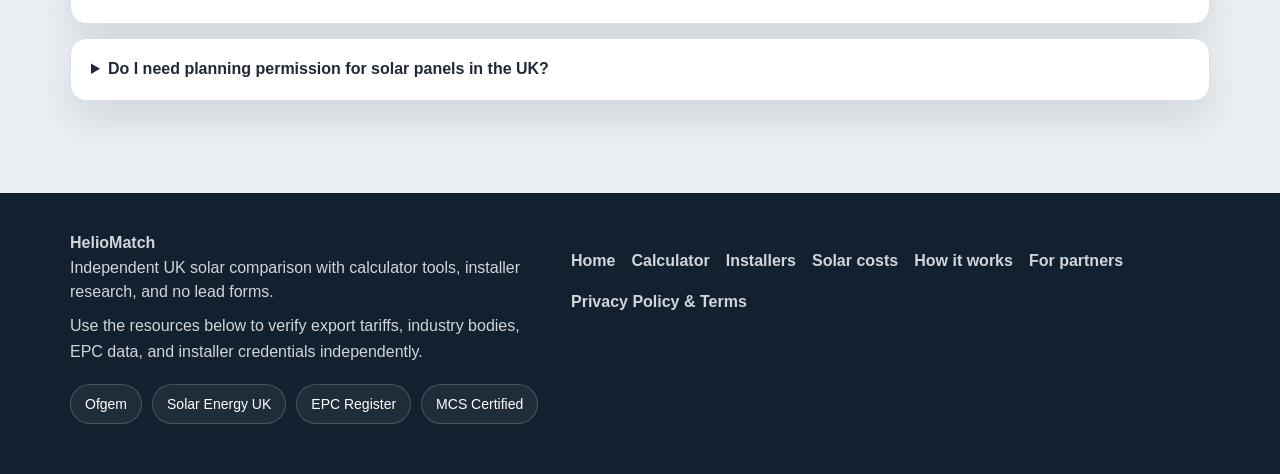
==== commit ea1424fa: "add trust, support, and partner pages" ====
--- a/index.html
+++ b/index.html
@@ -293,26 +293,26 @@
   <section class="section">
     <div class="container">
       <div class="section-head">
-        <span class="eyebrow">How it works</span>
-        <h2>A cleaner direct-link affiliate journey</h2>
-        <p>HelioMatch is designed to help users move from first research to clearer installer research without unnecessary friction.</p>
+        <span class="eyebrow">A simpler way to begin</span>
+        <h2>Start with the step that fits where you are</h2>
+        <p>Some homeowners want a rough estimate first. Others already know they want solar and want to review providers more carefully. HelioMatch is designed to support both paths without pushing users into a quote process too early.</p>
       </div>
 
       <div class="steps">
         <div class="step-card">
           <div class="step-number">1</div>
-          <h3>Start on the home page</h3>
-          <p>Users understand the no-form, direct-link model immediately and choose the best next page.</p>
+          <h3>Estimate first</h3>
+          <p>Use the calculator if you want a clearer sense of likely costs, savings, export income, and payback before reviewing provider options.</p>
         </div>
         <div class="step-card">
           <div class="step-number">2</div>
-          <h3>Estimate or review installers</h3>
-          <p>They either run the calculator or move straight into the installer research depending on intent.</p>
+          <h3>Review providers</h3>
+          <p>Use the installer research page if you already know you want solar and want stronger context around pricing, warranties, finance, and service differences.</p>
         </div>
         <div class="step-card">
           <div class="step-number">3</div>
-          <h3>Exit confidently</h3>
-          <p>Your legal page and research content support trust before you connect outbound affiliate links.</p>
+          <h3>Read before you click out</h3>
+          <p>Use the cost guide, research content, and legal pages to build confidence before visiting any third-party provider website.</p>
         </div>
       </div>
     </div>
